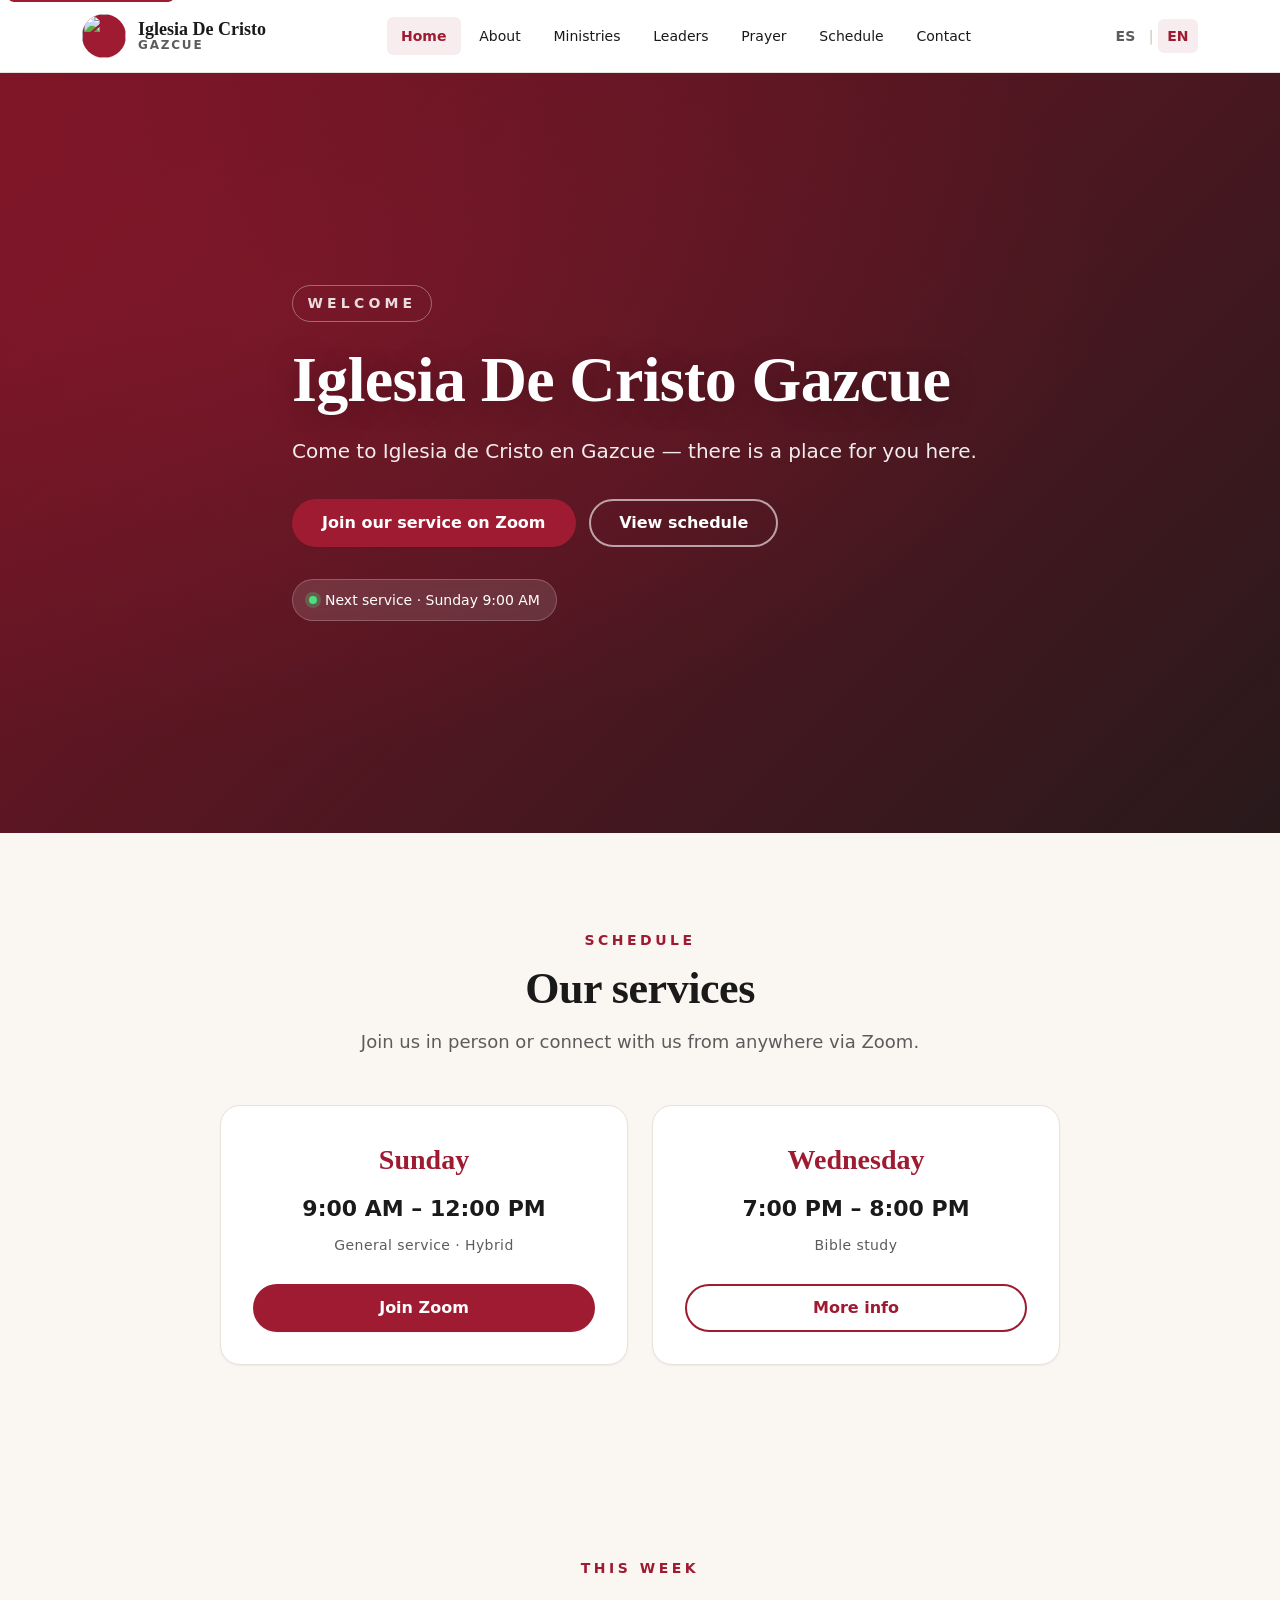
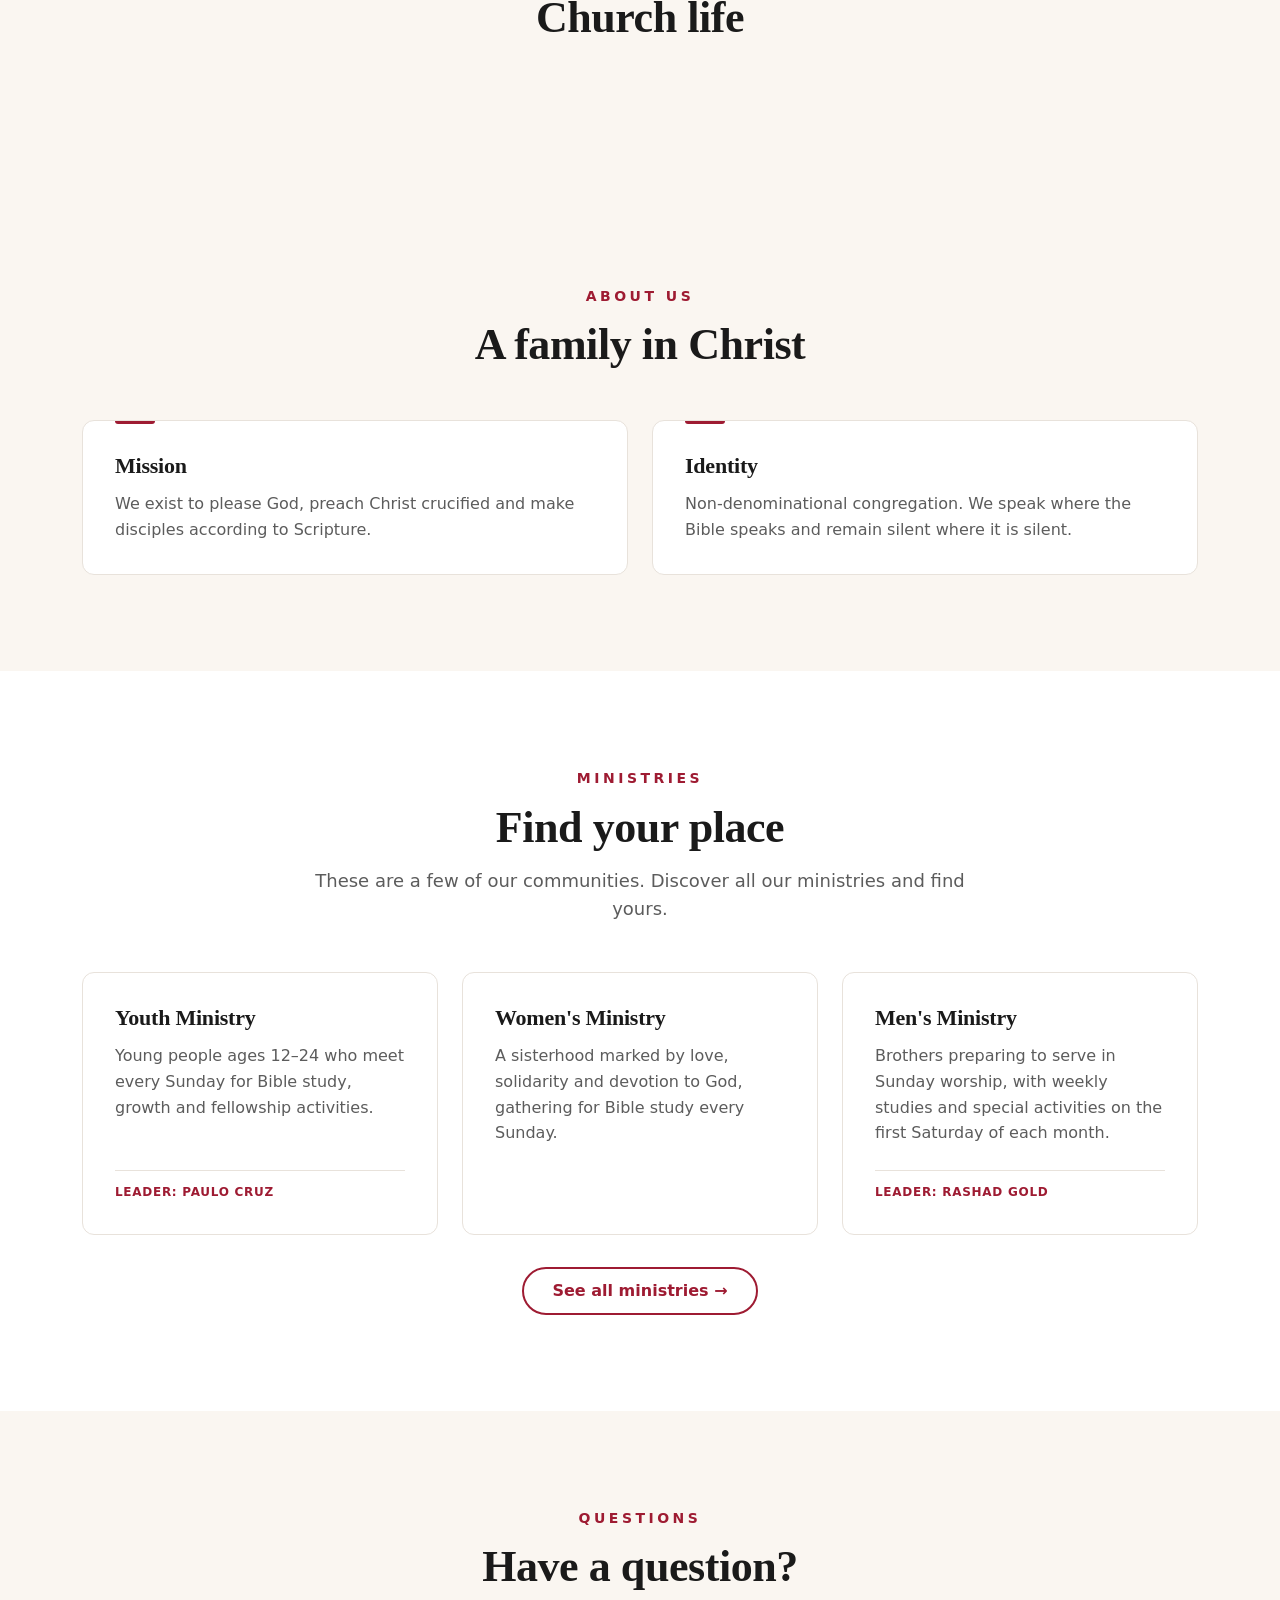
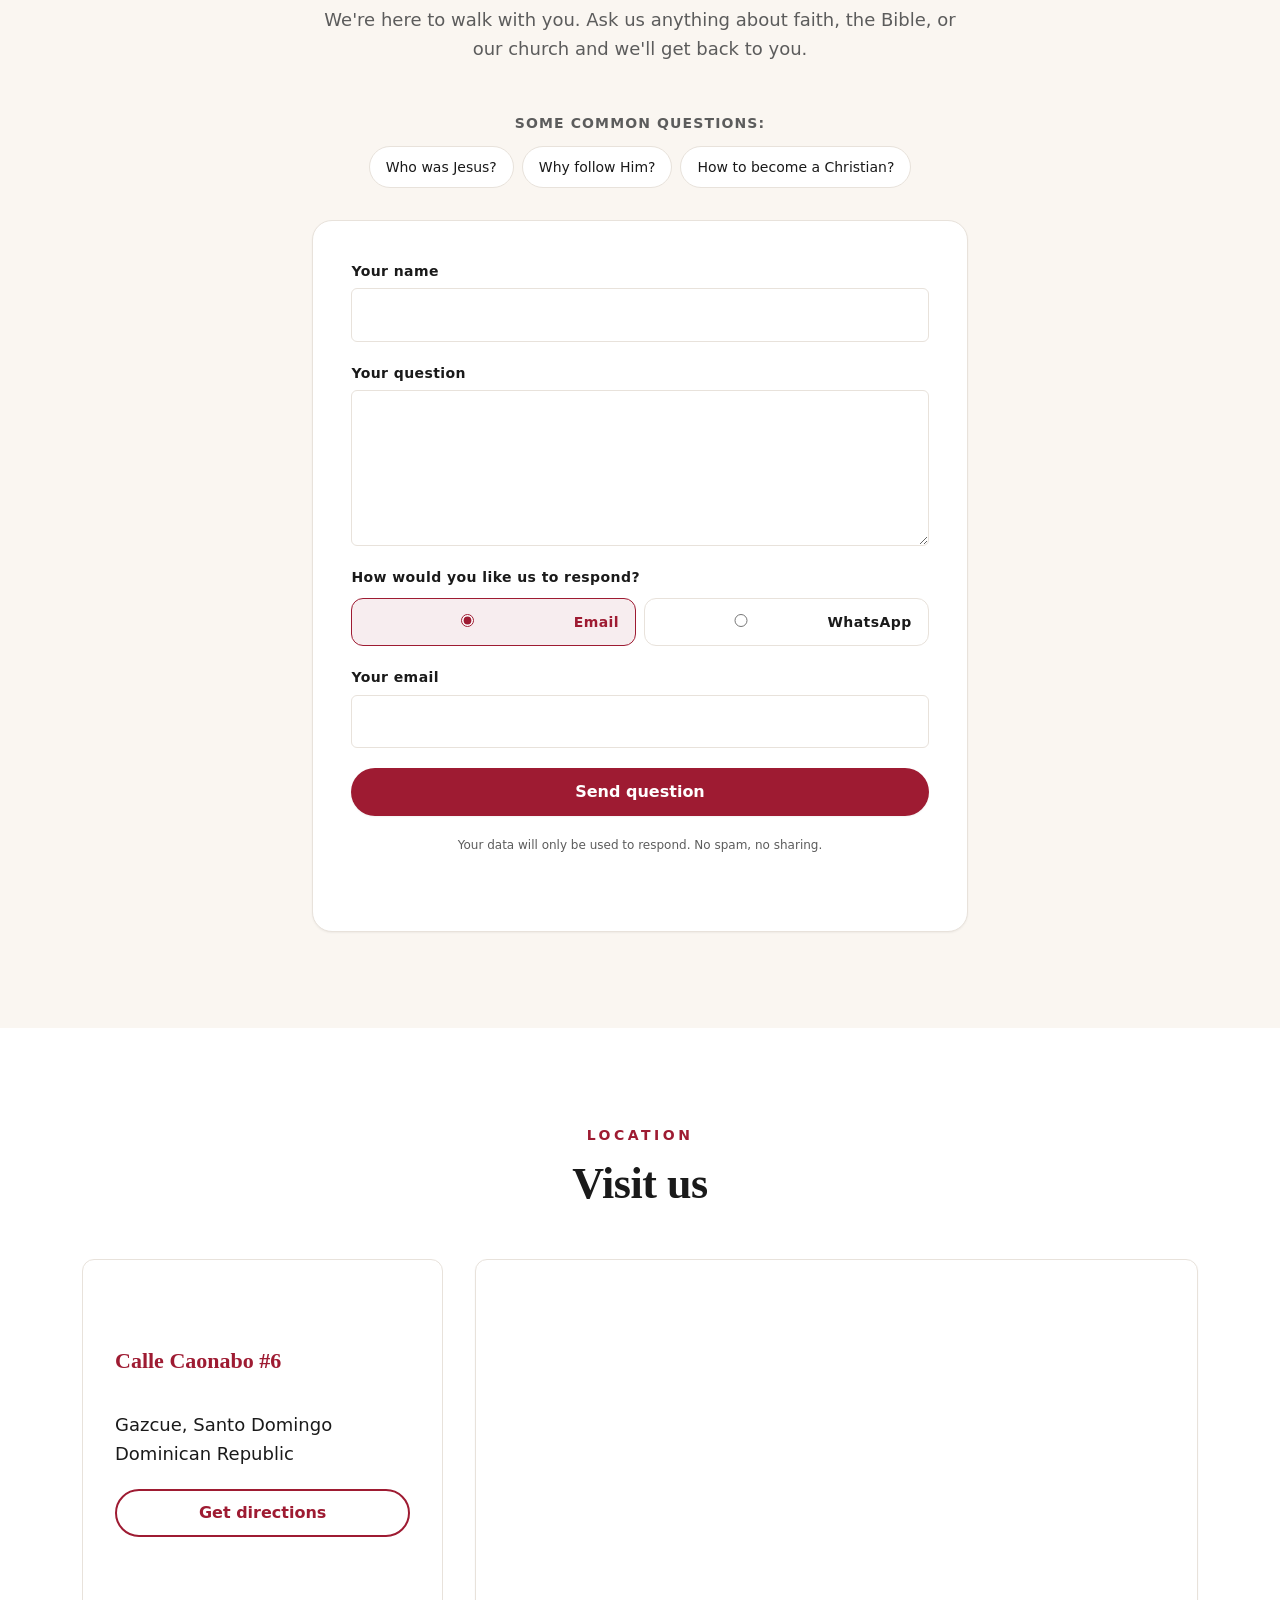
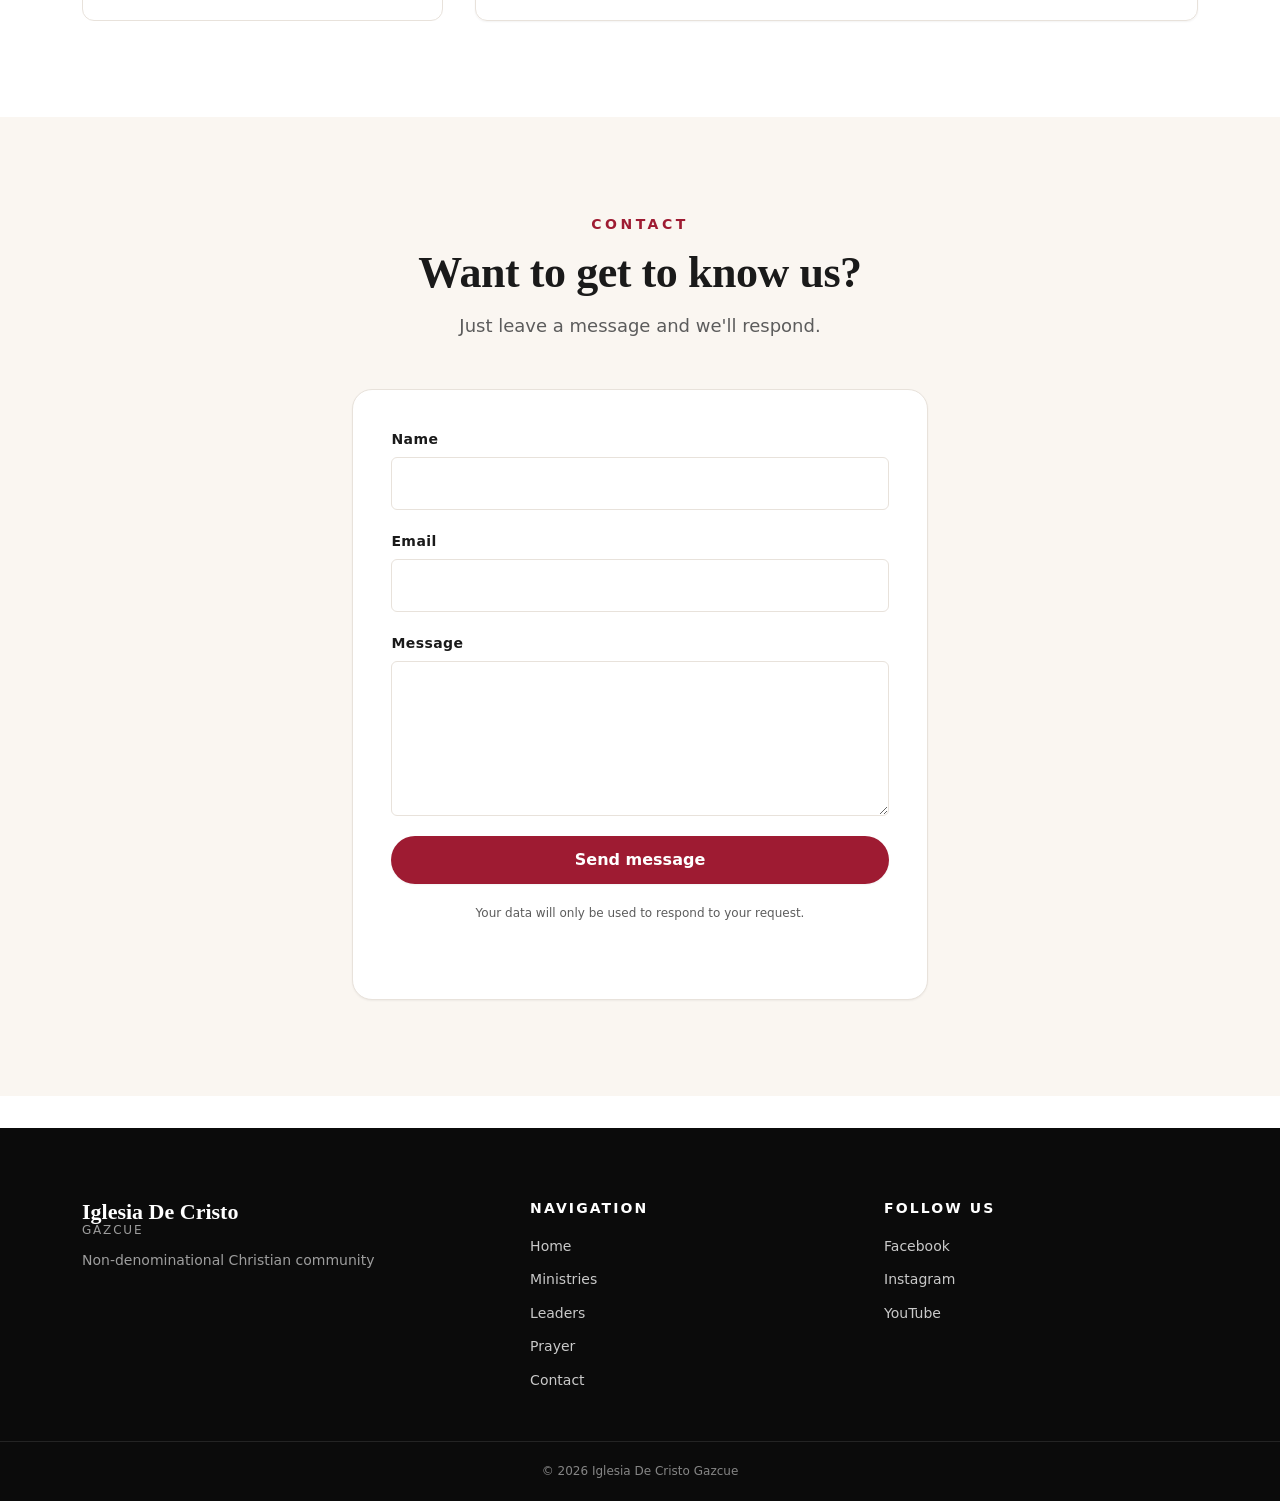
==== index.html @ 07d1193e "feat: integra Netlify CMS como panel administrativo para anuncios, cumpleaños, oración y lectura sem" ====
<!DOCTYPE html>
<html lang="es">
<head>
  <meta charset="UTF-8">
  <meta name="viewport" content="width=device-width, initial-scale=1.0">
  <meta name="description" content="Iglesia De Cristo Gazcue — comunidad cristiana no denominacional en Santo Domingo. Cultos presenciales y por Zoom.">
  <meta name="theme-color" content="#9E1B32">
  <meta name="referrer" content="strict-origin-when-cross-origin">
  <meta http-equiv="Content-Security-Policy" content="default-src 'self'; script-src 'self' https://identity.netlify.com; style-src 'self' https://fonts.googleapis.com; font-src 'self' https://fonts.gstatic.com; img-src 'self' data: https://www.gravatar.com; frame-src https://www.google.com; connect-src 'self' https://api.github.com https://identity.netlify.com; form-action 'self' mailto:; base-uri 'self'; object-src 'none'; upgrade-insecure-requests">
  <meta name="robots" content="noindex, nofollow">

  <meta property="og:title" content="Iglesia De Cristo Gazcue">
  <meta property="og:description" content="Comunidad cristiana no denominacional en Gazcue, Santo Domingo, República Dominicana.">
  <meta property="og:type" content="website">
  <meta property="og:locale" content="es_DO">

  <title>Iglesia De Cristo Gazcue</title>

  <link rel="preconnect" href="https://fonts.googleapis.com">
  <link rel="preconnect" href="https://fonts.gstatic.com" crossorigin>
  <link rel="stylesheet" href="https://fonts.googleapis.com/css2?family=Inter:wght@400;500;600;700&family=Playfair+Display:wght@600;700&display=swap">

  <link rel="stylesheet" href="assets/css/styles.css">
</head>
<body>
  <a class="skip-link" href="#main" data-i18n="a11y.skip">Saltar al contenido</a>

  <header class="site-header" id="site-header">
    <div class="container header-inner">
      <a href="#inicio" class="brand" aria-label="Iglesia De Cristo Gazcue — Inicio">
        <img src="assets/img/logo.png" alt="" class="brand-logo" id="brand-logo">
        <span class="brand-text">
          <span class="brand-line">Iglesia De Cristo</span>
          <span class="brand-sub">Gazcue</span>
        </span>
      </a>

      <nav class="site-nav" id="site-nav" aria-label="Navegación principal">
        <ul class="nav-list">
          <li><a href="#inicio" data-i18n="nav.home">Inicio</a></li>
          <li><a href="#nosotros" data-i18n="nav.about">Nosotros</a></li>
          <li><a href="ministerios.html" data-i18n="nav.ministries">Ministerios</a></li>
          <li><a href="lideres.html" data-i18n="nav.leaders">Líderes</a></li>
          <li><a href="oracion.html" data-i18n="nav.prayer">Oración</a></li>
          <li><a href="#horarios" data-i18n="nav.schedule">Horarios</a></li>
          <li><a href="#contacto" data-i18n="nav.contact">Contacto</a></li>
        </ul>
      </nav>

      <div class="header-actions">
        <div class="lang-toggle" role="group" aria-label="Idioma">
          <button type="button" class="lang-btn is-active" data-lang="es" aria-pressed="true">ES</button>
          <span class="lang-sep" aria-hidden="true">|</span>
          <button type="button" class="lang-btn" data-lang="en" aria-pressed="false">EN</button>
        </div>
        <button class="nav-toggle" id="nav-toggle" aria-controls="site-nav" aria-expanded="false" aria-label="Abrir menú">
          <span></span><span></span><span></span>
        </button>
      </div>
    </div>
  </header>

  <main id="main">
    <section class="hero" id="inicio">
      <div class="hero-bg" aria-hidden="true"></div>
      <div class="hero-overlay" aria-hidden="true"></div>
      <div class="container hero-content">
        <p class="hero-eyebrow" data-i18n="hero.eyebrow">Bienvenidos</p>
        <h1 class="hero-title" data-i18n="hero.title">Iglesia De Cristo Gazcue</h1>
        <p class="hero-subtitle" data-i18n="hero.subtitle">Ven a la Iglesia de Cristo en Gazcue, aquí hay un espacio para ti.</p>
        <div class="hero-cta">
          <a href="https://us02web.zoom.us/j/2586060812" class="btn btn-primary" target="_blank" rel="noopener noreferrer" data-i18n="hero.cta_zoom">Únete al culto por Zoom</a>
          <a href="#horarios" class="btn btn-ghost" data-i18n="hero.cta_schedule">Ver horarios</a>
        </div>
        <div class="hero-chip" data-i18n="hero.next">Próximo culto · Domingo 9:00 AM</div>
      </div>
    </section>

    <section class="section section-schedule" id="horarios">
      <div class="container">
        <header class="section-head">
          <p class="section-eyebrow" data-i18n="schedule.eyebrow">Horarios</p>
          <h2 class="section-title" data-i18n="schedule.title">Nuestros cultos</h2>
          <p class="section-lead" data-i18n="schedule.lead">Te esperamos presencial o conéctate con nosotros desde cualquier lugar por Zoom.</p>
        </header>
        <div class="schedule-grid">
          <article class="schedule-card">
            <p class="schedule-day" data-i18n="schedule.sunday.day">Domingo</p>
            <p class="schedule-time">9:00 AM – 12:00 PM</p>
            <p class="schedule-type" data-i18n="schedule.sunday.type">Culto general · Híbrido</p>
            <a class="btn btn-primary btn-block" href="https://us02web.zoom.us/j/2586060812" target="_blank" rel="noopener noreferrer" data-i18n="schedule.join_zoom">Entrar al Zoom</a>
          </article>
          <article class="schedule-card">
            <p class="schedule-day" data-i18n="schedule.wednesday.day">Miércoles</p>
            <p class="schedule-time">7:00 PM – 8:00 PM</p>
            <p class="schedule-type" data-i18n="schedule.wednesday.type">Estudio bíblico</p>
            <a class="btn btn-ghost btn-block" href="#contacto" data-i18n="schedule.more_info">Más información</a>
          </article>
        </div>
      </div>
    </section>

    <section class="section section-bulletin" id="boletin">
      <div class="container">
        <header class="section-head">
          <p class="section-eyebrow" data-i18n="bulletin.eyebrow">Esta semana</p>
          <h2 class="section-title" data-i18n="bulletin.title">Vida de la iglesia</h2>
        </header>
        <div class="bulletin-grid">
          <article class="bulletin-card bulletin-card-reading" id="bulletin-reading" hidden>
            <h3 class="bulletin-card-title" data-i18n="bulletin.reading">Lectura de la semana</h3>
            <div class="reading-card" id="reading-card"></div>
          </article>
          <article class="bulletin-card bulletin-card-announcements" id="bulletin-announcements" hidden>
            <h3 class="bulletin-card-title" data-i18n="bulletin.announcements">Próximos anuncios</h3>
            <div class="announcement-list" id="announcement-grid"></div>
          </article>
          <article class="bulletin-card bulletin-card-birthdays" id="bulletin-birthdays" hidden>
            <h3 class="bulletin-card-title" data-i18n="bulletin.birthdays">Cumpleaños del mes</h3>
            <ul class="birthday-list" id="birthday-list"></ul>
          </article>
        </div>
      </div>
    </section>

    <section class="section section-about" id="nosotros">
      <div class="container">
        <header class="section-head">
          <p class="section-eyebrow" data-i18n="about.eyebrow">Quiénes somos</p>
          <h2 class="section-title" data-i18n="about.title">Una familia en Cristo</h2>
        </header>
        <div class="about-grid about-grid-two">
          <article class="about-card">
            <h3 data-i18n="about.mission.title">Misión</h3>
            <p data-i18n="about.mission.text">Estamos para agradar a Dios, predicar a Cristo crucificado y hacer discípulos según las Escrituras.</p>
          </article>
          <article class="about-card">
            <h3 data-i18n="about.identity.title">Identidad</h3>
            <p data-i18n="about.identity.text">Congregación no denominacional. Hablamos donde la Biblia habla y callamos donde ella calla.</p>
          </article>
        </div>
      </div>
    </section>

    <section class="section section-ministries" id="ministerios">
      <div class="container">
        <header class="section-head">
          <p class="section-eyebrow" data-i18n="ministries.eyebrow">Ministerios</p>
          <h2 class="section-title" data-i18n="ministries.title">Encuentra tu lugar</h2>
          <p class="section-lead" data-i18n="ministries.summary_lead">Estos son algunos de nuestros espacios. Conoce todos los ministerios y encuentra el tuyo.</p>
        </header>
        <div class="ministry-grid">
          <article class="ministry-card">
            <h3 data-i18n="ministries.youth.title">Ministerio Juvenil</h3>
            <p data-i18n="ministries.youth.text">Jóvenes de 12 a 24 años que se reúnen los domingos para estudios y actividades de integración.</p>
            <span class="card-leader" data-i18n="ministries.youth.leader">Líder: Paulo Cruz</span>
          </article>
          <article class="ministry-card">
            <h3 data-i18n="ministries.ladies.title">Ministerio de Damas</h3>
            <p data-i18n="ministries.ladies.text">Hermandad caracterizada por el amor, la solidaridad y la devoción a Dios.</p>
          </article>
          <article class="ministry-card">
            <h3 data-i18n="ministries.men.title">Ministerio de Varones</h3>
            <p data-i18n="ministries.men.text">Los caballeros se preparan para servir en el culto dominical y participan en actividades mensuales.</p>
            <span class="card-leader" data-i18n="ministries.men.leader">Líder: Rashad Gold</span>
          </article>
        </div>
        <div class="ministries-cta">
          <a class="btn btn-ghost" href="ministerios.html" data-i18n="ministries.see_all">Ver todos los ministerios →</a>
        </div>
      </div>
    </section>

    <section class="section section-faq" id="preguntas">
      <div class="container faq-wrap">
        <header class="section-head">
          <p class="section-eyebrow" data-i18n="faq.eyebrow">Preguntas</p>
          <h2 class="section-title" data-i18n="faq.title">¿Tienes una pregunta?</h2>
          <p class="section-lead" data-i18n="faq.lead">Estamos aquí para acompañarte. Pregúntanos lo que quieras sobre la fe, la Biblia o nuestra iglesia y te responderemos.</p>
        </header>

        <div class="faq-examples" aria-label="Preguntas frecuentes">
          <p class="faq-examples-label" data-i18n="faq.examples_label">Algunas preguntas frecuentes:</p>
          <div class="faq-chips">
            <button type="button" class="faq-chip" data-question="¿Quién fue Jesús y por qué es importante?" data-i18n="faq.q1">¿Quién fue Jesús?</button>
            <button type="button" class="faq-chip" data-question="¿Por qué debería seguir a Jesús?" data-i18n="faq.q2">¿Por qué seguirlo?</button>
            <button type="button" class="faq-chip" data-question="¿Qué debo hacer para ser cristiano?" data-i18n="faq.q3">¿Cómo ser cristiano?</button>
          </div>
        </div>

        <form class="faq-form" id="faq-form" novalidate>
          <div class="hp" aria-hidden="true">
            <label for="q-website">No completar</label>
            <input type="text" id="q-website" name="website" tabindex="-1" autocomplete="off">
          </div>
          <div class="form-row">
            <label for="q-name" data-i18n="faq.name">Tu nombre</label>
            <input type="text" id="q-name" name="name" required maxlength="80" autocomplete="name">
          </div>

          <div class="form-row">
            <label for="q-question" data-i18n="faq.question">Tu pregunta</label>
            <textarea id="q-question" name="question" rows="5" maxlength="1000" required></textarea>
          </div>

          <fieldset class="form-row form-row-radio">
            <legend data-i18n="faq.contact_method">¿Cómo prefieres que te respondamos?</legend>
            <div class="radio-group">
              <label class="radio-label">
                <input type="radio" name="contactMethod" value="email" checked>
                <span data-i18n="faq.method_email">Correo electrónico</span>
              </label>
              <label class="radio-label">
                <input type="radio" name="contactMethod" value="whatsapp">
                <span data-i18n="faq.method_whatsapp">WhatsApp</span>
              </label>
            </div>
          </fieldset>

          <div class="form-row contact-field" data-method="email">
            <label for="q-email" data-i18n="faq.email">Tu correo electrónico</label>
            <input type="email" id="q-email" name="email" maxlength="120" autocomplete="email" required>
          </div>

          <div class="form-row contact-field" data-method="whatsapp" hidden>
            <label for="q-phone" data-i18n="faq.phone">Tu WhatsApp (con código de país)</label>
            <input type="tel" id="q-phone" name="phone" maxlength="20" autocomplete="tel" placeholder="+1 809 000 0000" pattern="^\+?[0-9 ()\-]{7,20}$">
          </div>

          <button type="submit" class="btn btn-primary btn-block" data-i18n="faq.send">Enviar pregunta</button>
          <p class="form-note" data-i18n="faq.note">Tus datos solo se usarán para responder tu pregunta. Sin spam, sin compartir.</p>
          <p class="form-status" id="faq-status" role="status" aria-live="polite"></p>
        </form>
      </div>
    </section>

    <section class="section section-location" id="ubicacion">
      <div class="container">
        <header class="section-head">
          <p class="section-eyebrow" data-i18n="location.eyebrow">Ubicación</p>
          <h2 class="section-title" data-i18n="location.title">Visítanos</h2>
        </header>
        <div class="location-grid">
          <div class="location-info">
            <p class="location-address">
              <strong>Calle Caonabo #6</strong><br>
              Gazcue, Santo Domingo<br>
              <span data-i18n="location.country">República Dominicana</span>
            </p>
            <a class="btn btn-ghost" href="https://maps.google.com/?q=Calle+Caonabo+6+Gazcue+Santo+Domingo" target="_blank" rel="noopener noreferrer" data-i18n="location.directions">Cómo llegar</a>
          </div>
          <div class="location-map">
            <iframe
              title="Mapa de Iglesia De Cristo Gazcue"
              src="https://www.google.com/maps?q=Calle+Caonabo+6+Gazcue+Santo+Domingo&output=embed"
              loading="lazy"
              referrerpolicy="no-referrer-when-downgrade"
              allowfullscreen></iframe>
          </div>
        </div>
      </div>
    </section>

    <section class="section section-contact" id="contacto">
      <div class="container contact-wrap">
        <header class="section-head">
          <p class="section-eyebrow" data-i18n="contact.eyebrow">Contacto</p>
          <h2 class="section-title" data-i18n="contact.title">¿Quieres conocernos?</h2>
          <p class="section-lead" data-i18n="contact.lead">Solo deja un mensaje y te responderemos.</p>
        </header>
        <form class="contact-form" id="contact-form" novalidate>
          <div class="hp" aria-hidden="true">
            <label for="c-website">No completar</label>
            <input type="text" id="c-website" name="website" tabindex="-1" autocomplete="off">
          </div>
          <div class="form-row">
            <label for="c-name" data-i18n="contact.name">Nombre</label>
            <input type="text" id="c-name" name="name" required maxlength="80" autocomplete="name">
          </div>
          <div class="form-row">
            <label for="c-email" data-i18n="contact.email">Correo electrónico</label>
            <input type="email" id="c-email" name="email" required maxlength="120" autocomplete="email">
          </div>
          <div class="form-row">
            <label for="c-message" data-i18n="contact.message">Mensaje</label>
            <textarea id="c-message" name="message" rows="5" maxlength="1000" required></textarea>
          </div>
          <button type="submit" class="btn btn-primary btn-block" data-i18n="contact.send">Enviar mensaje</button>
          <p class="form-note" data-i18n="contact.note">Tus datos se usarán solo para responder tu solicitud.</p>
          <p class="form-status" id="form-status" role="status" aria-live="polite"></p>
        </form>
      </div>
    </section>
  </main>

  <footer class="site-footer">
    <div class="container footer-inner">
      <div class="footer-brand">
        <span class="brand-text">
          <span class="brand-line">Iglesia De Cristo</span>
          <span class="brand-sub">Gazcue</span>
        </span>
        <p data-i18n="footer.tagline">Comunidad cristiana no denominacional</p>
      </div>
      <nav class="footer-nav" aria-label="Pie de página">
        <h4 data-i18n="footer.nav_title">Navegación</h4>
        <ul>
          <li><a href="index.html" data-i18n="nav.home">Inicio</a></li>
          <li><a href="ministerios.html" data-i18n="nav.ministries">Ministerios</a></li>
          <li><a href="lideres.html" data-i18n="nav.leaders">Líderes</a></li>
          <li><a href="oracion.html" data-i18n="nav.prayer">Oración</a></li>
          <li><a href="index.html#contacto" data-i18n="nav.contact">Contacto</a></li>
        </ul>
      </nav>
      <div class="footer-social">
        <h4 data-i18n="footer.social_title">Síguenos</h4>
        <ul class="social-list">
          <li><a href="https://www.facebook.com/idcgazcue/" target="_blank" rel="noopener noreferrer" aria-label="Facebook">Facebook</a></li>
          <li><a href="https://www.instagram.com/idcgazcue/" target="_blank" rel="noopener noreferrer" aria-label="Instagram">Instagram</a></li>
          <li><a href="https://www.youtube.com/@iglesiadecristogazcue7163" target="_blank" rel="noopener noreferrer" aria-label="YouTube">YouTube</a></li>
        </ul>
      </div>
    </div>
    <div class="footer-bottom">
      <div class="container">
        <p>© <span id="year">2026</span> Iglesia De Cristo Gazcue</p>
      </div>
    </div>
  </footer>

  <script src="assets/js/i18n.js" defer></script>
  <script src="assets/js/main.js" defer></script>
  <script src="assets/js/contenido.js" defer></script>
  <script src="https://identity.netlify.com/v1/netlify-identity-widget.js"></script>
  <script src="assets/js/identity-init.js" defer></script>
</body>
</html>
---- assets/css/styles.css ----
/* ============================================================
   Iglesia De Cristo Gazcue — Hoja de estilos principal
   Paleta: borgoña corporativo + blanco + crema + grises
   Fuentes: Playfair Display (titulares) + Inter (cuerpo)
   ============================================================ */

/* -------- 1. Variables y tokens de diseño -------- */
:root {
  --color-primary: #9E1B32;
  --color-primary-dark: #7A1426;
  --color-primary-soft: rgba(158, 27, 50, 0.08);

  --color-bg: #FFFFFF;
  --color-bg-alt: #FAF6F1;
  --color-surface: #FFFFFF;

  --color-text: #1A1A1A;
  --color-text-muted: #5C5C5C;
  --color-border: #E8E2DB;
  --color-border-strong: #C9BFB3;

  --color-black: #0B0B0B;
  --color-white: #FFFFFF;

  --font-serif: "Playfair Display", Georgia, "Times New Roman", serif;
  --font-sans: "Inter", system-ui, -apple-system, Segoe UI, Roboto, Helvetica, Arial, sans-serif;

  --fs-xxs: 0.75rem;
  --fs-xs: 0.875rem;
  --fs-sm: 1rem;
  --fs-md: 1.125rem;
  --fs-lg: 1.375rem;
  --fs-xl: 1.75rem;
  --fs-2xl: 2.25rem;
  --fs-3xl: 3rem;
  --fs-4xl: 3.75rem;

  --radius-sm: 6px;
  --radius-md: 12px;
  --radius-lg: 20px;
  --radius-pill: 999px;

  --shadow-sm: 0 1px 2px rgba(0,0,0,0.05);
  --shadow-md: 0 10px 30px rgba(0,0,0,0.08);
  --shadow-lg: 0 20px 60px rgba(0,0,0,0.12);

  --transition: 200ms ease;

  --container-max: 1180px;
  --header-height: 72px;
}

/* -------- 2. Reset y base -------- */
*,
*::before,
*::after { box-sizing: border-box; }

html {
  scroll-behavior: smooth;
  scroll-padding-top: var(--header-height);
  -webkit-text-size-adjust: 100%;
}

body {
  margin: 0;
  font-family: var(--font-sans);
  font-size: var(--fs-sm);
  line-height: 1.6;
  color: var(--color-text);
  background: var(--color-bg);
  -webkit-font-smoothing: antialiased;
  -moz-osx-font-smoothing: grayscale;
}

img, picture, video, iframe, svg {
  max-width: 100%;
  display: block;
}

a {
  color: var(--color-primary);
  text-decoration: none;
  transition: color var(--transition);
}
a:hover { color: var(--color-primary-dark); }

button {
  font: inherit;
  cursor: pointer;
  background: none;
  border: 0;
  color: inherit;
}

h1, h2, h3, h4 {
  font-family: var(--font-serif);
  font-weight: 700;
  line-height: 1.2;
  margin: 0 0 0.5em;
  letter-spacing: -0.01em;
}

p { margin: 0 0 1em; }

:focus-visible {
  outline: 3px solid var(--color-primary);
  outline-offset: 2px;
  border-radius: 4px;
}

/* Skip link accesible */
.skip-link {
  position: absolute;
  top: -40px;
  left: 8px;
  background: var(--color-primary);
  color: var(--color-white);
  padding: 8px 14px;
  z-index: 100;
  border-radius: var(--radius-sm);
  font-weight: 600;
}
.skip-link:focus { top: 8px; color: var(--color-white); }

/* -------- 3. Utilidades -------- */
.container {
  width: 100%;
  max-width: var(--container-max);
  margin-inline: auto;
  padding-inline: clamp(1rem, 4vw, 2rem);
}

.btn {
  display: inline-flex;
  align-items: center;
  justify-content: center;
  gap: 0.5rem;
  padding: 0.875rem 1.75rem;
  border-radius: var(--radius-pill);
  font-family: var(--font-sans);
  font-weight: 600;
  font-size: var(--fs-sm);
  text-align: center;
  line-height: 1;
  transition: transform var(--transition), background var(--transition), color var(--transition), box-shadow var(--transition);
  border: 2px solid transparent;
  white-space: nowrap;
}
.btn:hover { transform: translateY(-1px); }
.btn:active { transform: translateY(0); }

.btn-primary {
  background: var(--color-primary);
  color: var(--color-white);
  box-shadow: var(--shadow-sm);
}
.btn-primary:hover {
  background: var(--color-primary-dark);
  color: var(--color-white);
  box-shadow: var(--shadow-md);
}

.btn-ghost {
  background: transparent;
  color: var(--color-primary);
  border-color: var(--color-primary);
}
.btn-ghost:hover {
  background: var(--color-primary);
  color: var(--color-white);
}

.btn-block {
  display: flex;
  width: 100%;
}

/* -------- 4. Header y navegación -------- */
.site-header {
  position: sticky;
  top: 0;
  z-index: 50;
  background: rgba(255, 255, 255, 0.92);
  backdrop-filter: saturate(180%) blur(12px);
  -webkit-backdrop-filter: saturate(180%) blur(12px);
  border-bottom: 1px solid var(--color-border);
}

.header-inner {
  display: flex;
  align-items: center;
  justify-content: space-between;
  gap: 1.5rem;
  min-height: var(--header-height);
}

.brand {
  display: inline-flex;
  align-items: center;
  gap: 0.75rem;
  color: var(--color-text);
  font-weight: 700;
}
.brand:hover { color: var(--color-primary); }

.brand-logo {
  width: 44px;
  height: 44px;
  border-radius: 50%;
  object-fit: cover;
  background: var(--color-primary);
  box-shadow: var(--shadow-sm);
}
.brand-logo.is-missing {
  background: var(--color-primary);
  position: relative;
}

.brand-text {
  display: inline-flex;
  flex-direction: column;
  line-height: 1.1;
}
.brand-line {
  font-family: var(--font-serif);
  font-size: var(--fs-md);
  font-weight: 700;
}
.brand-sub {
  font-family: var(--font-sans);
  font-size: var(--fs-xxs);
  letter-spacing: 0.15em;
  text-transform: uppercase;
  color: var(--color-text-muted);
}

.site-nav .nav-list {
  display: flex;
  gap: 0.25rem;
  list-style: none;
  padding: 0;
  margin: 0;
}
.site-nav a {
  display: inline-block;
  padding: 0.5rem 0.9rem;
  border-radius: var(--radius-sm);
  color: var(--color-text);
  font-weight: 500;
  font-size: var(--fs-xs);
}
.site-nav a:hover,
.site-nav a.is-active {
  background: var(--color-primary-soft);
  color: var(--color-primary);
}
.site-nav a.is-active { font-weight: 600; }

.header-actions {
  display: flex;
  align-items: center;
  gap: 1rem;
}

.lang-toggle {
  display: inline-flex;
  align-items: center;
  gap: 0.25rem;
  font-size: var(--fs-xs);
  color: var(--color-text-muted);
}
.lang-btn {
  padding: 0.35rem 0.6rem;
  border-radius: var(--radius-sm);
  font-weight: 600;
  color: var(--color-text-muted);
  transition: color var(--transition), background var(--transition);
}
.lang-btn:hover { color: var(--color-primary); }
.lang-btn.is-active {
  color: var(--color-primary);
  background: var(--color-primary-soft);
}
.lang-sep { color: var(--color-border-strong); }

.nav-toggle {
  display: none;
  width: 40px;
  height: 40px;
  border-radius: var(--radius-sm);
  flex-direction: column;
  justify-content: center;
  align-items: center;
  gap: 5px;
}
.nav-toggle span {
  display: block;
  width: 22px;
  height: 2px;
  background: var(--color-text);
  border-radius: 2px;
  transition: transform var(--transition), opacity var(--transition);
}
.nav-toggle[aria-expanded="true"] span:nth-child(1) { transform: translateY(7px) rotate(45deg); }
.nav-toggle[aria-expanded="true"] span:nth-child(2) { opacity: 0; }
.nav-toggle[aria-expanded="true"] span:nth-child(3) { transform: translateY(-7px) rotate(-45deg); }

/* -------- 5. Hero -------- */
.hero {
  position: relative;
  isolation: isolate;
  min-height: clamp(520px, 85vh, 760px);
  display: flex;
  align-items: center;
  color: var(--color-white);
  overflow: hidden;
}

.hero-bg {
  position: absolute;
  inset: 0;
  z-index: -2;
  background-image:
    linear-gradient(135deg, rgba(122, 20, 38, 0.75), rgba(26, 26, 26, 0.85)),
    url("../img/hero-culto.jpg");
  background-size: cover;
  background-position: center;
  background-repeat: no-repeat;
  background-color: var(--color-primary-dark);
}

.hero-overlay {
  position: absolute;
  inset: 0;
  z-index: -1;
  background: radial-gradient(ellipse at 20% 30%, rgba(158, 27, 50, 0.35), transparent 60%);
}

.hero-content {
  max-width: 760px;
  padding-block: 5rem;
}

.hero-eyebrow {
  display: inline-block;
  font-family: var(--font-sans);
  font-size: var(--fs-xs);
  font-weight: 600;
  letter-spacing: 0.3em;
  text-transform: uppercase;
  color: rgba(255, 255, 255, 0.85);
  padding: 0.4rem 0.9rem;
  border: 1px solid rgba(255, 255, 255, 0.35);
  border-radius: var(--radius-pill);
  margin-bottom: 1.25rem;
}

.hero-title {
  font-size: clamp(2.25rem, 5vw + 1rem, 4rem);
  color: var(--color-white);
  margin-bottom: 1rem;
  text-shadow: 0 4px 30px rgba(0, 0, 0, 0.25);
}

.hero-subtitle {
  font-size: clamp(1.05rem, 1.2vw + 0.75rem, 1.25rem);
  max-width: 58ch;
  color: rgba(255, 255, 255, 0.92);
  margin-bottom: 2rem;
}

.hero-cta {
  display: flex;
  flex-wrap: wrap;
  gap: 0.85rem;
  margin-bottom: 2rem;
}
.hero-cta .btn-ghost {
  color: var(--color-white);
  border-color: rgba(255, 255, 255, 0.6);
}
.hero-cta .btn-ghost:hover {
  background: var(--color-white);
  color: var(--color-primary);
  border-color: var(--color-white);
}

.hero-chip {
  display: inline-flex;
  align-items: center;
  gap: 0.5rem;
  padding: 0.55rem 1rem;
  background: rgba(255, 255, 255, 0.12);
  border: 1px solid rgba(255, 255, 255, 0.22);
  border-radius: var(--radius-pill);
  font-size: var(--fs-xs);
  font-weight: 500;
  color: var(--color-white);
  backdrop-filter: blur(8px);
  -webkit-backdrop-filter: blur(8px);
}
.hero-chip::before {
  content: "";
  width: 8px;
  height: 8px;
  border-radius: 50%;
  background: #4ade80;
  box-shadow: 0 0 0 4px rgba(74, 222, 128, 0.25);
  animation: pulse 2s ease-in-out infinite;
}

@keyframes pulse {
  0%, 100% { box-shadow: 0 0 0 4px rgba(74, 222, 128, 0.25); }
  50% { box-shadow: 0 0 0 8px rgba(74, 222, 128, 0.05); }
}

/* -------- 6. Secciones base -------- */
.section {
  padding-block: clamp(3.5rem, 8vw, 6rem);
}
.section:nth-of-type(even) {
  background: var(--color-bg-alt);
}

.section-head {
  max-width: 720px;
  margin-inline: auto;
  margin-bottom: clamp(2rem, 4vw, 3rem);
  text-align: center;
}

.section-eyebrow {
  font-size: var(--fs-xs);
  font-weight: 600;
  letter-spacing: 0.25em;
  text-transform: uppercase;
  color: var(--color-primary);
  margin-bottom: 0.75rem;
}

.section-title {
  font-size: clamp(1.75rem, 3vw + 1rem, 2.75rem);
  color: var(--color-text);
  margin-bottom: 0.75rem;
}

.section-lead {
  font-size: var(--fs-md);
  color: var(--color-text-muted);
  max-width: 60ch;
  margin-inline: auto;
}

/* -------- 7. Footer -------- */
.site-footer {
  background: var(--color-black);
  color: rgba(255, 255, 255, 0.78);
  padding-top: clamp(3rem, 6vw, 4.5rem);
  margin-top: 2rem;
}

.footer-inner {
  display: grid;
  gap: 2.5rem;
  grid-template-columns: 1.3fr 1fr 1fr;
  padding-bottom: 3rem;
}

.footer-brand .brand-text { color: var(--color-white); }
.footer-brand .brand-line { font-size: var(--fs-lg); }
.footer-brand .brand-sub { color: rgba(255, 255, 255, 0.6); }
.footer-brand p {
  margin-top: 0.75rem;
  font-size: var(--fs-xs);
  color: rgba(255, 255, 255, 0.6);
  max-width: 34ch;
}

.site-footer h4 {
  font-family: var(--font-sans);
  font-size: var(--fs-xs);
  font-weight: 600;
  letter-spacing: 0.15em;
  text-transform: uppercase;
  color: var(--color-white);
  margin-bottom: 1rem;
}

.site-footer ul {
  list-style: none;
  padding: 0;
  margin: 0;
  display: flex;
  flex-direction: column;
  gap: 0.5rem;
}

.site-footer a {
  color: rgba(255, 255, 255, 0.78);
  font-size: var(--fs-xs);
}
.site-footer a:hover { color: var(--color-white); }

.footer-bottom {
  border-top: 1px solid rgba(255, 255, 255, 0.1);
  padding-block: 1.25rem;
}
.footer-bottom p {
  margin: 0;
  font-size: var(--fs-xxs);
  color: rgba(255, 255, 255, 0.5);
  text-align: center;
}

/* -------- 9. Sección: Horarios -------- */
.schedule-grid {
  display: grid;
  gap: 1.5rem;
  grid-template-columns: repeat(auto-fit, minmax(280px, 1fr));
  max-width: 840px;
  margin-inline: auto;
}

.schedule-card {
  background: var(--color-surface);
  border: 1px solid var(--color-border);
  border-radius: var(--radius-lg);
  padding: 2rem;
  text-align: center;
  box-shadow: var(--shadow-sm);
  display: flex;
  flex-direction: column;
  gap: 0.5rem;
  transition: transform var(--transition), box-shadow var(--transition), border-color var(--transition);
}
.schedule-card:hover {
  transform: translateY(-4px);
  box-shadow: var(--shadow-md);
  border-color: rgba(158, 27, 50, 0.3);
}

.schedule-day {
  font-family: var(--font-serif);
  font-size: var(--fs-xl);
  font-weight: 700;
  color: var(--color-primary);
  margin: 0;
}
.schedule-time {
  font-size: var(--fs-lg);
  font-weight: 600;
  color: var(--color-text);
  margin: 0;
}
.schedule-type {
  color: var(--color-text-muted);
  margin: 0 0 1.25rem;
  font-size: var(--fs-xs);
  letter-spacing: 0.03em;
}

/* -------- 10. Sección: Nosotros -------- */
.about-grid {
  display: grid;
  gap: 1.5rem;
  grid-template-columns: repeat(auto-fit, minmax(260px, 1fr));
}

.about-card {
  background: var(--color-surface);
  border: 1px solid var(--color-border);
  border-radius: var(--radius-md);
  padding: 2rem;
  position: relative;
  transition: transform var(--transition), box-shadow var(--transition);
}
.about-card::before {
  content: "";
  position: absolute;
  top: 0;
  left: 2rem;
  width: 40px;
  height: 3px;
  background: var(--color-primary);
  border-radius: 0 0 3px 3px;
}
.about-card:hover {
  transform: translateY(-2px);
  box-shadow: var(--shadow-md);
}
.about-card h3 {
  font-size: var(--fs-lg);
  margin-bottom: 0.75rem;
  color: var(--color-text);
}
.about-card p {
  color: var(--color-text-muted);
  margin: 0;
  font-size: var(--fs-sm);
}
.about-card em {
  font-style: normal;
  color: var(--color-primary);
  font-size: var(--fs-xs);
  font-weight: 600;
}

/* -------- 11. Sección: Ministerios -------- */
.ministry-grid {
  display: grid;
  gap: 1.5rem;
  grid-template-columns: repeat(auto-fit, minmax(260px, 1fr));
}

.ministry-card {
  display: flex;
  flex-direction: column;
  gap: 0.75rem;
  background: var(--color-surface);
  border: 1px solid var(--color-border);
  border-radius: var(--radius-md);
  padding: 2rem;
  color: var(--color-text);
  position: relative;
  overflow: hidden;
  transition: transform var(--transition), box-shadow var(--transition), border-color var(--transition);
}
.ministry-card::after {
  content: "";
  position: absolute;
  left: 0;
  top: 0;
  bottom: 0;
  width: 4px;
  background: var(--color-primary);
  transform: scaleY(0);
  transform-origin: bottom;
  transition: transform var(--transition);
}
.ministry-card:not(.ministry-card-placeholder):hover {
  transform: translateY(-4px);
  box-shadow: var(--shadow-md);
  border-color: rgba(158, 27, 50, 0.3);
  color: var(--color-text);
}
.ministry-card:not(.ministry-card-placeholder):hover::after {
  transform: scaleY(1);
}

.ministry-card h3 {
  font-size: var(--fs-lg);
  margin-bottom: 0;
}
.ministry-card p {
  color: var(--color-text-muted);
  margin: 0;
  font-size: var(--fs-sm);
  flex: 1;
}

.card-link {
  margin-top: 0.5rem;
  color: var(--color-primary);
  font-weight: 600;
  font-size: var(--fs-xs);
  letter-spacing: 0.05em;
  display: inline-block;
  transition: transform var(--transition);
}
.ministry-card:hover .card-link { transform: translateX(4px); }

.card-leader {
  margin-top: 0.75rem;
  padding-top: 0.75rem;
  border-top: 1px solid var(--color-border);
  font-size: var(--fs-xxs);
  font-weight: 600;
  letter-spacing: 0.06em;
  text-transform: uppercase;
  color: var(--color-primary);
}

.ministry-card-feature {
  background: linear-gradient(135deg, var(--color-primary) 0%, var(--color-primary-dark) 100%);
  border-color: transparent;
  color: var(--color-white);
}
.ministry-card-feature h3 { color: var(--color-white); }
.ministry-card-feature p { color: rgba(255, 255, 255, 0.9); }

.ministry-card-placeholder {
  background: transparent;
  border-style: dashed;
  border-color: var(--color-border-strong);
  color: var(--color-text-muted);
}
.ministry-card-placeholder h3 { color: var(--color-text-muted); }

/* -------- 12. Sección: Contenido (videos) -------- */
.content-cta {
  display: flex;
  justify-content: center;
}

/* -------- 13. Sección: Líderes -------- */
.leader-grid {
  display: grid;
  gap: 2rem;
  grid-template-columns: repeat(auto-fit, minmax(220px, 1fr));
  max-width: 960px;
  margin-inline: auto;
}

.leader-card {
  text-align: center;
  padding: 1rem;
}

.leader-photo {
  width: 160px;
  height: 160px;
  border-radius: 50%;
  margin: 0 auto 1rem;
  background: var(--color-border);
  border: 4px solid var(--color-surface);
  box-shadow: var(--shadow-sm);
  position: relative;
  overflow: hidden;
  object-fit: cover;
  display: block;
}
.placeholder-photo {
  background:
    radial-gradient(circle at 50% 40%, rgba(255,255,255,0.3), transparent 60%),
    linear-gradient(135deg, var(--color-primary), var(--color-primary-dark));
}
.placeholder-photo::after {
  content: "";
  position: absolute;
  inset: 0;
  background: url("data:image/svg+xml;utf8,<svg xmlns='http://www.w3.org/2000/svg' viewBox='0 0 24 24' fill='%23ffffff' opacity='0.7'><path d='M12 12c2.7 0 5-2.3 5-5s-2.3-5-5-5-5 2.3-5 5 2.3 5 5 5zm0 2c-3.3 0-10 1.7-10 5v3h20v-3c0-3.3-6.7-5-10-5z'/></svg>") center/55% no-repeat;
}

.leader-card h3 {
  font-size: var(--fs-md);
  margin-bottom: 0.25rem;
}
.leader-card p { margin: 0; }
.leader-role {
  color: var(--color-primary);
  font-size: var(--fs-xxs);
  letter-spacing: 0.12em;
  text-transform: uppercase;
  font-weight: 700;
}
.leader-area {
  color: var(--color-text-muted);
  font-size: var(--fs-xs);
  margin-top: 0.25rem !important;
  line-height: 1.4;
}

/* -------- 14. Sección: Ubicación -------- */
.location-grid {
  display: grid;
  gap: 2rem;
  grid-template-columns: minmax(260px, 1fr) 2fr;
  align-items: stretch;
}

.location-info {
  background: var(--color-surface);
  border: 1px solid var(--color-border);
  border-radius: var(--radius-md);
  padding: 2rem;
  display: flex;
  flex-direction: column;
  justify-content: center;
  gap: 1.25rem;
}

.location-address {
  font-size: var(--fs-md);
  line-height: 1.6;
  margin: 0;
}
.location-address strong {
  display: block;
  font-family: var(--font-serif);
  font-size: var(--fs-lg);
  color: var(--color-primary);
  margin-bottom: 0.25rem;
}

.location-map {
  border-radius: var(--radius-md);
  overflow: hidden;
  border: 1px solid var(--color-border);
  min-height: 360px;
  box-shadow: var(--shadow-sm);
}
.location-map iframe {
  width: 100%;
  height: 100%;
  min-height: 360px;
  border: 0;
  display: block;
}

/* -------- 15. Sección: Contacto (formulario) -------- */
.contact-wrap { max-width: 640px; }

.contact-form {
  display: flex;
  flex-direction: column;
  gap: 1.25rem;
  background: var(--color-surface);
  border: 1px solid var(--color-border);
  border-radius: var(--radius-lg);
  padding: clamp(1.5rem, 3vw, 2.5rem);
  box-shadow: var(--shadow-sm);
}

.form-row {
  display: flex;
  flex-direction: column;
  gap: 0.4rem;
}

.form-row label {
  font-size: var(--fs-xs);
  font-weight: 600;
  color: var(--color-text);
  letter-spacing: 0.03em;
  display: inline-flex;
  align-items: baseline;
  gap: 0.4rem;
}

.label-optional {
  font-weight: 400;
  color: var(--color-text-muted);
  text-transform: none;
  letter-spacing: 0;
  font-size: var(--fs-xxs);
}

.form-row input,
.form-row select,
.form-row textarea {
  font: inherit;
  font-size: var(--fs-sm);
  padding: 0.8rem 1rem;
  border: 1px solid var(--color-border);
  border-radius: var(--radius-sm);
  background: var(--color-bg);
  color: var(--color-text);
  width: 100%;
  transition: border-color var(--transition), box-shadow var(--transition), background var(--transition);
}

.form-row textarea {
  resize: vertical;
  min-height: 120px;
}

.form-row input:focus,
.form-row select:focus,
.form-row textarea:focus {
  outline: none;
  border-color: var(--color-primary);
  box-shadow: 0 0 0 3px var(--color-primary-soft);
}

.form-row input[aria-invalid="true"],
.form-row select[aria-invalid="true"],
.form-row textarea[aria-invalid="true"] {
  border-color: var(--color-primary);
  background: rgba(158, 27, 50, 0.04);
}

.form-note {
  font-size: var(--fs-xxs);
  color: var(--color-text-muted);
  margin: 0;
  text-align: center;
}

.form-status {
  margin: 0;
  font-size: var(--fs-xs);
  text-align: center;
  min-height: 1.2em;
}
.form-status.is-success { color: #16a34a; }
.form-status.is-error { color: var(--color-primary); }

/* -------- 16. Sección: Preguntas frecuentes (FAQ form) -------- */
.faq-wrap {
  max-width: 720px;
}

.faq-examples {
  margin-bottom: 2rem;
  text-align: center;
}

.faq-examples-label {
  font-size: var(--fs-xs);
  font-weight: 600;
  color: var(--color-text-muted);
  letter-spacing: 0.08em;
  text-transform: uppercase;
  margin-bottom: 0.75rem;
}

.faq-chips {
  display: flex;
  flex-wrap: wrap;
  justify-content: center;
  gap: 0.5rem;
}

.faq-chip {
  padding: 0.55rem 1rem;
  border-radius: var(--radius-pill);
  background: var(--color-surface);
  border: 1px solid var(--color-border);
  color: var(--color-text);
  font-size: var(--fs-xs);
  font-weight: 500;
  transition: background var(--transition), color var(--transition), border-color var(--transition), transform var(--transition);
}
.faq-chip:hover {
  background: var(--color-primary-soft);
  border-color: var(--color-primary);
  color: var(--color-primary);
}
.faq-chip:active { transform: scale(0.97); }

.faq-form {
  display: flex;
  flex-direction: column;
  gap: 1.25rem;
  background: var(--color-surface);
  border: 1px solid var(--color-border);
  border-radius: var(--radius-lg);
  padding: clamp(1.5rem, 3vw, 2.5rem);
  box-shadow: var(--shadow-sm);
}

.form-row-radio {
  border: 0;
  padding: 0;
  margin: 0;
}
.form-row-radio legend {
  font-size: var(--fs-xs);
  font-weight: 600;
  color: var(--color-text);
  letter-spacing: 0.03em;
  margin-bottom: 0.6rem;
  padding: 0;
}

.radio-group {
  display: flex;
  flex-wrap: wrap;
  gap: 0.5rem;
}

.radio-label {
  display: inline-flex;
  align-items: center;
  gap: 0.5rem;
  flex: 1 1 160px;
  padding: 0.75rem 1rem;
  border: 1px solid var(--color-border);
  border-radius: var(--radius-md);
  background: var(--color-bg);
  cursor: pointer;
  font-size: var(--fs-sm);
  transition: border-color var(--transition), background var(--transition), color var(--transition);
}
.radio-label:hover { border-color: var(--color-primary); }
.radio-label input { accent-color: var(--color-primary); margin: 0; }
.radio-label:has(input:checked) {
  border-color: var(--color-primary);
  background: var(--color-primary-soft);
  color: var(--color-primary);
  font-weight: 600;
}

.contact-field[hidden] { display: none; }

/* Honeypot anti-spam: fuera de viewport, oculto a usuarios reales */
.hp {
  position: absolute !important;
  left: -10000px !important;
  top: auto !important;
  width: 1px !important;
  height: 1px !important;
  overflow: hidden !important;
}

/* -------- 17. Sección: Lectura de la semana -------- */
.section-reading { background: var(--color-bg-alt); }

.reading-card {
  max-width: 760px;
  margin-inline: auto;
  text-align: center;
  padding: clamp(1rem, 2vw, 1.5rem);
}

.reading-verse {
  font-family: var(--font-serif);
  font-size: 1.5rem;
  line-height: 1.5;
  margin: 0 0 1rem;
  color: var(--color-text);
  font-weight: 600;
  quotes: "\201C" "\201D" "\2018" "\2019";
}
.reading-verse::before { content: open-quote; color: var(--color-primary); margin-right: 0.1em; }
.reading-verse::after { content: close-quote; color: var(--color-primary); margin-left: 0.1em; }

.reading-reference {
  font-family: var(--font-sans);
  color: var(--color-primary);
  font-weight: 600;
  letter-spacing: 0.06em;
  margin: 0 0 1.5rem;
  text-transform: uppercase;
  font-size: var(--fs-xs);
}

.reading-reflection {
  font-family: var(--font-sans);
  font-size: var(--fs-md);
  color: var(--color-text-muted);
  max-width: 680px;
  margin: 0 auto;
  line-height: 1.7;
}

.reading-loading,
.reading-error {
  text-align: center;
  color: var(--color-text-muted);
  font-size: var(--fs-sm);
  margin: 0;
}

/* -------- 18. Sección: Anuncios y eventos -------- */
.section-announcements { background: var(--color-bg); }

.announcement-grid {
  display: grid;
  gap: 1.5rem;
  grid-template-columns: 1fr;
}
@media (min-width: 600px) {
  .announcement-grid { grid-template-columns: repeat(2, 1fr); }
}
@media (min-width: 960px) {
  .announcement-grid { grid-template-columns: repeat(3, 1fr); }
}

.ann-card {
  display: flex;
  flex-direction: column;
  gap: 0.75rem;
  background: var(--color-surface);
  border: 1px solid var(--color-border);
  border-radius: var(--radius-md);
  padding: 1.5rem;
  transition: transform var(--transition), box-shadow var(--transition);
}
.ann-card:hover {
  transform: translateY(-4px);
  box-shadow: var(--shadow-md);
}

.ann-badge {
  align-self: flex-start;
  padding: 0.3rem 0.8rem;
  border-radius: var(--radius-pill);
  font-size: var(--fs-xxs);
  font-weight: 700;
  letter-spacing: 0.08em;
  text-transform: uppercase;
  color: var(--color-white);
}
.ann-badge-evento { background: #9E1B32; }
.ann-badge-semanal { background: #1B5E9E; }
.ann-badge-mensual { background: #1B7A3E; }

.ann-title {
  font-family: var(--font-serif);
  font-size: var(--fs-lg);
  font-weight: 700;
  margin: 0;
  color: var(--color-text);
}

.ann-date {
  display: block;
  font-size: var(--fs-xs);
  color: var(--color-text-muted);
  font-weight: 500;
}

.ann-desc {
  font-size: var(--fs-sm);
  color: var(--color-text-muted);
  margin: 0;
  flex: 1;
}

.ann-empty,
.ann-loading {
  grid-column: 1 / -1;
  text-align: center;
  color: var(--color-text-muted);
  font-size: var(--fs-sm);
  margin: 0;
}

/* -------- 19. Sección: Petición de oración -------- */
.section-prayer { background: var(--color-bg); }
.prayer-wrap { max-width: 640px; }

.prayer-form {
  display: flex;
  flex-direction: column;
  gap: 1.25rem;
  background: var(--color-surface);
  border: 1px solid var(--color-border);
  border-radius: var(--radius-lg);
  padding: clamp(1.5rem, 3vw, 2.5rem);
  box-shadow: var(--shadow-sm);
}

.checkbox-label {
  display: inline-flex;
  align-items: center;
  gap: 0.6rem;
  font-size: var(--fs-sm);
  color: var(--color-text);
  cursor: pointer;
  user-select: none;
}
.checkbox-label input[type="checkbox"] {
  accent-color: var(--color-primary);
  margin: 0;
  width: 18px;
  height: 18px;
}

.char-counter {
  margin: 0.35rem 0 0;
  font-size: var(--fs-xxs);
  color: var(--color-text-muted);
  text-align: right;
}

/* -------- 20. Encabezado de subpágina (sin hero) -------- */
.page-header {
  padding-block: clamp(4rem, 8vw, 6rem) clamp(2rem, 4vw, 3rem);
  text-align: center;
  background: var(--color-bg);
}
.page-header.bg-cream { background: var(--color-bg-alt); }

.page-header-inner {
  max-width: 720px;
  margin: 0 auto;
}

.page-eyebrow {
  font-size: var(--fs-xs);
  font-weight: 600;
  letter-spacing: 0.25em;
  text-transform: uppercase;
  color: var(--color-primary);
  margin: 0 0 0.75rem;
}

.page-title {
  font-family: var(--font-serif);
  font-size: clamp(2rem, 4vw + 0.5rem, 3rem);
  margin: 0 0 0.75rem;
  color: var(--color-text);
}

.page-subtitle {
  font-size: var(--fs-md);
  color: var(--color-text-muted);
  max-width: 60ch;
  margin: 0 auto;
  line-height: 1.6;
}

.page-verse {
  font-family: var(--font-serif);
  font-size: 1.15rem;
  font-style: italic;
  font-weight: 500;
  color: var(--color-text);
  margin: 1.5rem 0 0;
  line-height: 1.6;
}
.page-verse-ref {
  display: block;
  font-family: var(--font-sans);
  font-style: normal;
  font-size: var(--fs-xs);
  font-weight: 600;
  color: var(--color-primary);
  letter-spacing: 0.05em;
  text-transform: uppercase;
  margin-top: 0.75rem;
}

/* Cuerpo de subpágina */
.page-body {
  padding-block: clamp(2rem, 5vw, 4rem);
  background: var(--color-bg);
}
.page-body.bg-cream { background: var(--color-bg-alt); }
.page-body + .page-body { padding-top: 0; }

/* Necesidades de oración (oracion.html) */
.prayer-needs {
  max-width: 640px;
  margin: 0 auto;
  padding: clamp(1.5rem, 3vw, 2.5rem);
  background: var(--color-surface);
  border: 1px solid var(--color-border);
  border-radius: var(--radius-lg);
  box-shadow: var(--shadow-sm);
}
.prayer-needs h2 {
  font-family: var(--font-serif);
  font-size: var(--fs-xl);
  text-align: center;
  margin: 0 0 1.25rem;
}
.prayer-needs-list {
  list-style: none;
  padding: 0;
  margin: 0;
  display: flex;
  flex-direction: column;
  gap: 0.85rem;
}
.prayer-needs-list li {
  position: relative;
  padding-left: 1.75rem;
  color: var(--color-text);
  font-size: var(--fs-md);
  line-height: 1.55;
}
.prayer-needs-list li::before {
  content: "✛";
  position: absolute;
  left: 0;
  top: -0.05em;
  color: var(--color-primary);
  font-size: 1.25rem;
  font-weight: 700;
}
.prayer-needs-footnote {
  text-align: center;
  margin: 1.5rem 0 0;
  font-size: var(--fs-xs);
  color: var(--color-text-muted);
  font-style: italic;
}

/* CTA "Ver todos los ministerios" en index */
.ministries-cta {
  display: flex;
  justify-content: center;
  margin-top: 2rem;
}

/* -------- 21. Boletín "Esta semana" (driven por CMS) -------- */
.section-bulletin { background: var(--color-bg-alt); }

.bulletin-grid {
  display: grid;
  gap: 1.5rem;
  grid-template-columns: 1fr;
}
@media (min-width: 720px) {
  .bulletin-grid { grid-template-columns: repeat(2, 1fr); }
}
@media (min-width: 960px) {
  .bulletin-grid { grid-template-columns: repeat(3, 1fr); }
}

.bulletin-card {
  background: var(--color-surface);
  border: 1px solid var(--color-border);
  border-radius: var(--radius-md);
  padding: 1.5rem;
  display: flex;
  flex-direction: column;
  gap: 0.75rem;
}
.bulletin-card[hidden] { display: none; }

.bulletin-card-title {
  font-family: var(--font-serif);
  font-size: var(--fs-md);
  margin: 0;
  color: var(--color-primary);
  border-bottom: 1px solid var(--color-border);
  padding-bottom: 0.6rem;
}

/* Reading dentro del bulletin: tipografía más compacta */
.bulletin-card .reading-card { padding: 0; max-width: none; text-align: left; }
.bulletin-card .reading-verse { font-size: 1.05rem; margin: 0 0 0.5rem; }
.bulletin-card .reading-verse::before,
.bulletin-card .reading-verse::after { display: none; }
.bulletin-card .reading-reference { font-size: var(--fs-xxs); margin: 0 0 0.75rem; }
.bulletin-card .reading-reflection { font-size: var(--fs-sm); line-height: 1.6; }

/* Announcement-list dentro del bulletin: vertical compacto */
.announcement-list {
  display: flex;
  flex-direction: column;
  gap: 0.85rem;
}
.announcement-list .ann-card {
  padding: 0.85rem 1rem;
  border-radius: var(--radius-sm);
  background: var(--color-bg);
  border-color: var(--color-border);
  gap: 0.45rem;
}
.announcement-list .ann-title { font-size: var(--fs-sm); }
.announcement-list .ann-desc { font-size: var(--fs-xs); }
.announcement-list .ann-date { font-size: var(--fs-xxs); }

/* Lista de cumpleaños */
.birthday-list {
  list-style: none;
  padding: 0;
  margin: 0;
  display: flex;
  flex-direction: column;
  gap: 0.5rem;
}
.birthday-item {
  display: flex;
  align-items: baseline;
  gap: 0.8rem;
  font-size: var(--fs-sm);
  color: var(--color-text);
}
.birthday-day {
  display: inline-flex;
  align-items: center;
  justify-content: center;
  min-width: 2rem;
  height: 2rem;
  border-radius: 50%;
  background: var(--color-primary-soft);
  color: var(--color-primary);
  font-weight: 700;
  font-size: var(--fs-xs);
}
.birthday-name { flex: 1; }

/* -------- 8. Responsive (mobile-first ajustes) -------- */
@media (max-width: 960px) {
  .site-nav {
    position: fixed;
    inset: var(--header-height) 0 0 0;
    background: var(--color-white);
    transform: translateX(100%);
    transition: transform 300ms ease;
    padding: 2rem clamp(1rem, 4vw, 2rem);
    border-top: 1px solid var(--color-border);
    overflow-y: auto;
  }
  .site-nav.is-open { transform: translateX(0); }
  .site-nav .nav-list {
    flex-direction: column;
    gap: 0.25rem;
  }
  .site-nav a {
    display: block;
    padding: 0.9rem 1rem;
    font-size: var(--fs-md);
    border-radius: var(--radius-md);
  }
  .nav-toggle { display: inline-flex; }
}

@media (max-width: 720px) {
  :root { --header-height: 64px; }

  .brand-sub { display: none; }

  .footer-inner {
    grid-template-columns: 1fr;
    gap: 2rem;
  }

  .hero-cta { flex-direction: column; align-items: stretch; }
  .hero-cta .btn { width: 100%; }

  .location-grid { grid-template-columns: 1fr; }
  .location-map,
  .location-map iframe { min-height: 280px; }

  .tabs {
    justify-content: flex-start;
    flex-wrap: nowrap;
    overflow-x: auto;
    -webkit-overflow-scrolling: touch;
  }
  .tab { white-space: nowrap; flex-shrink: 0; }

  .about-card::before { left: 1.5rem; }
  .about-card,
  .ministry-card,
  .schedule-card { padding: 1.75rem; }
}

@media (prefers-reduced-motion: reduce) {
  *, *::before, *::after {
    animation-duration: 0.001ms !important;
    animation-iteration-count: 1 !important;
    transition-duration: 0.001ms !important;
    scroll-behavior: auto !important;
  }
}
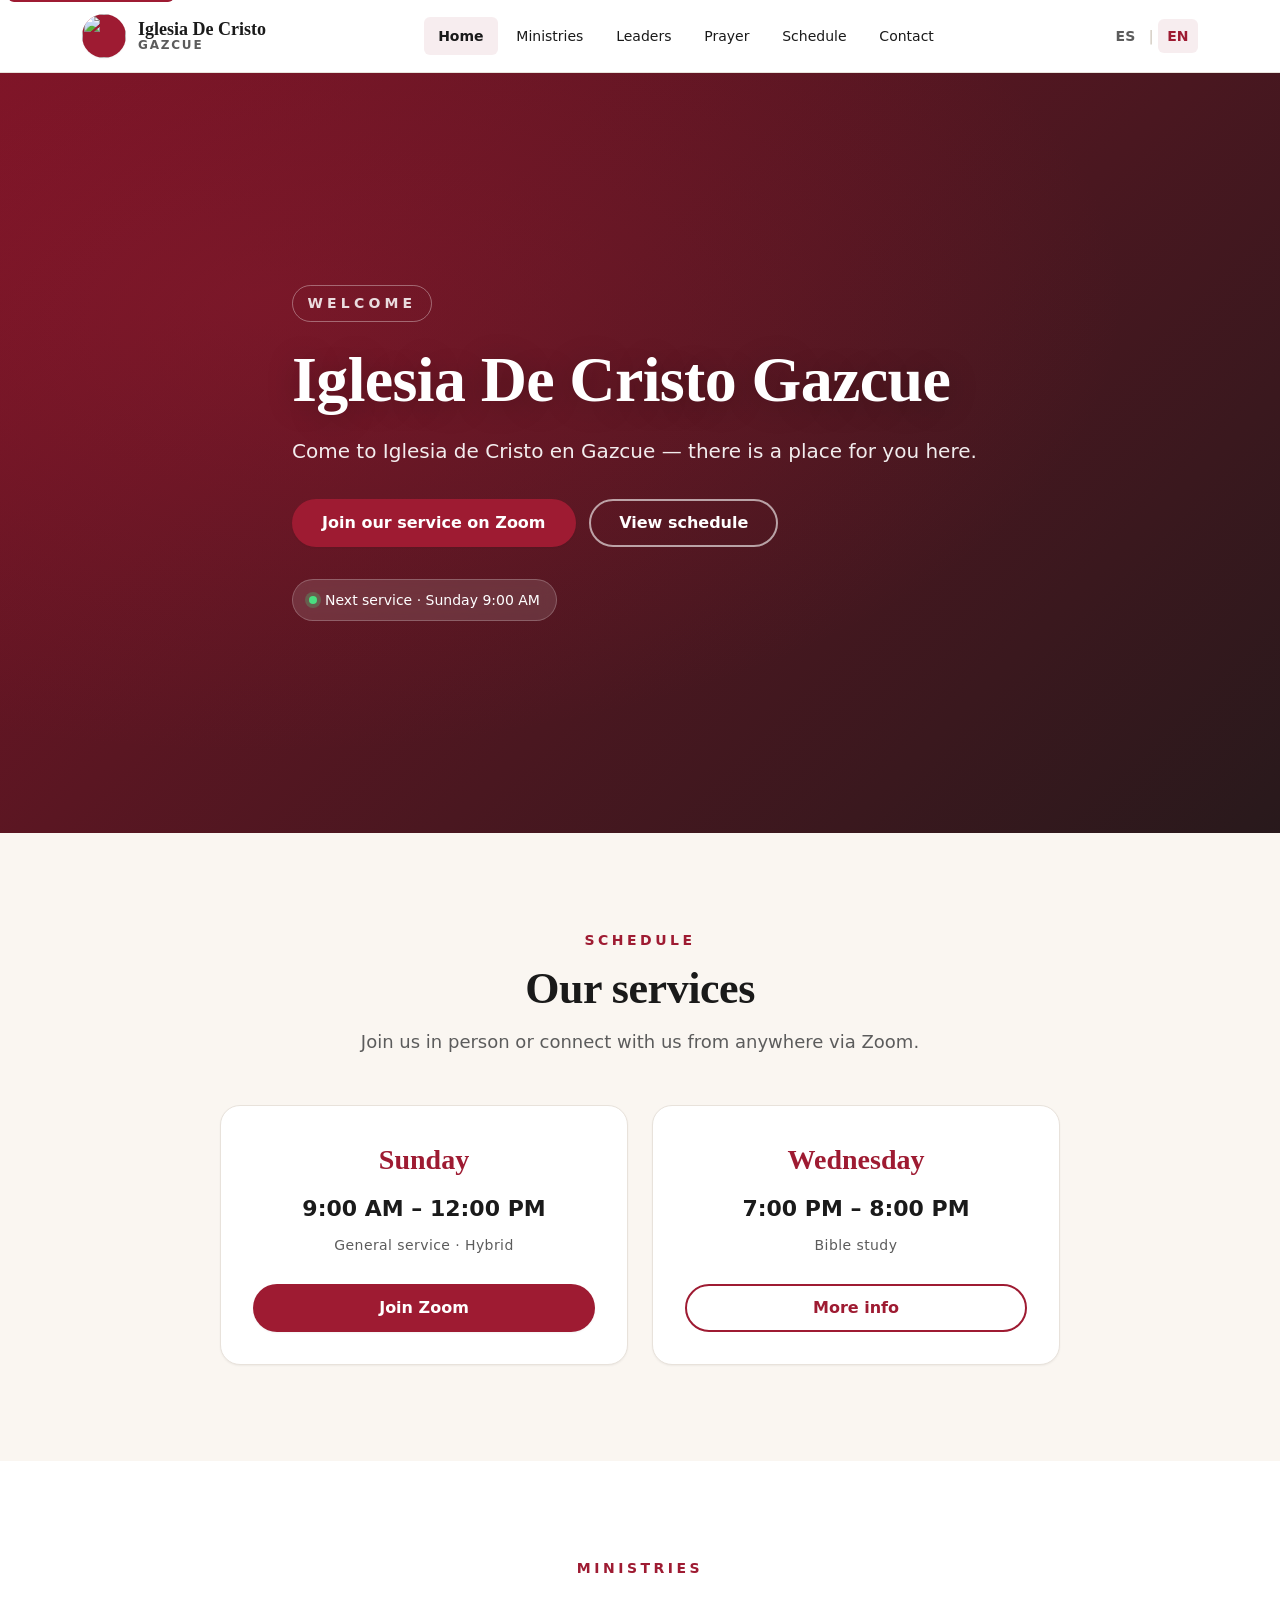
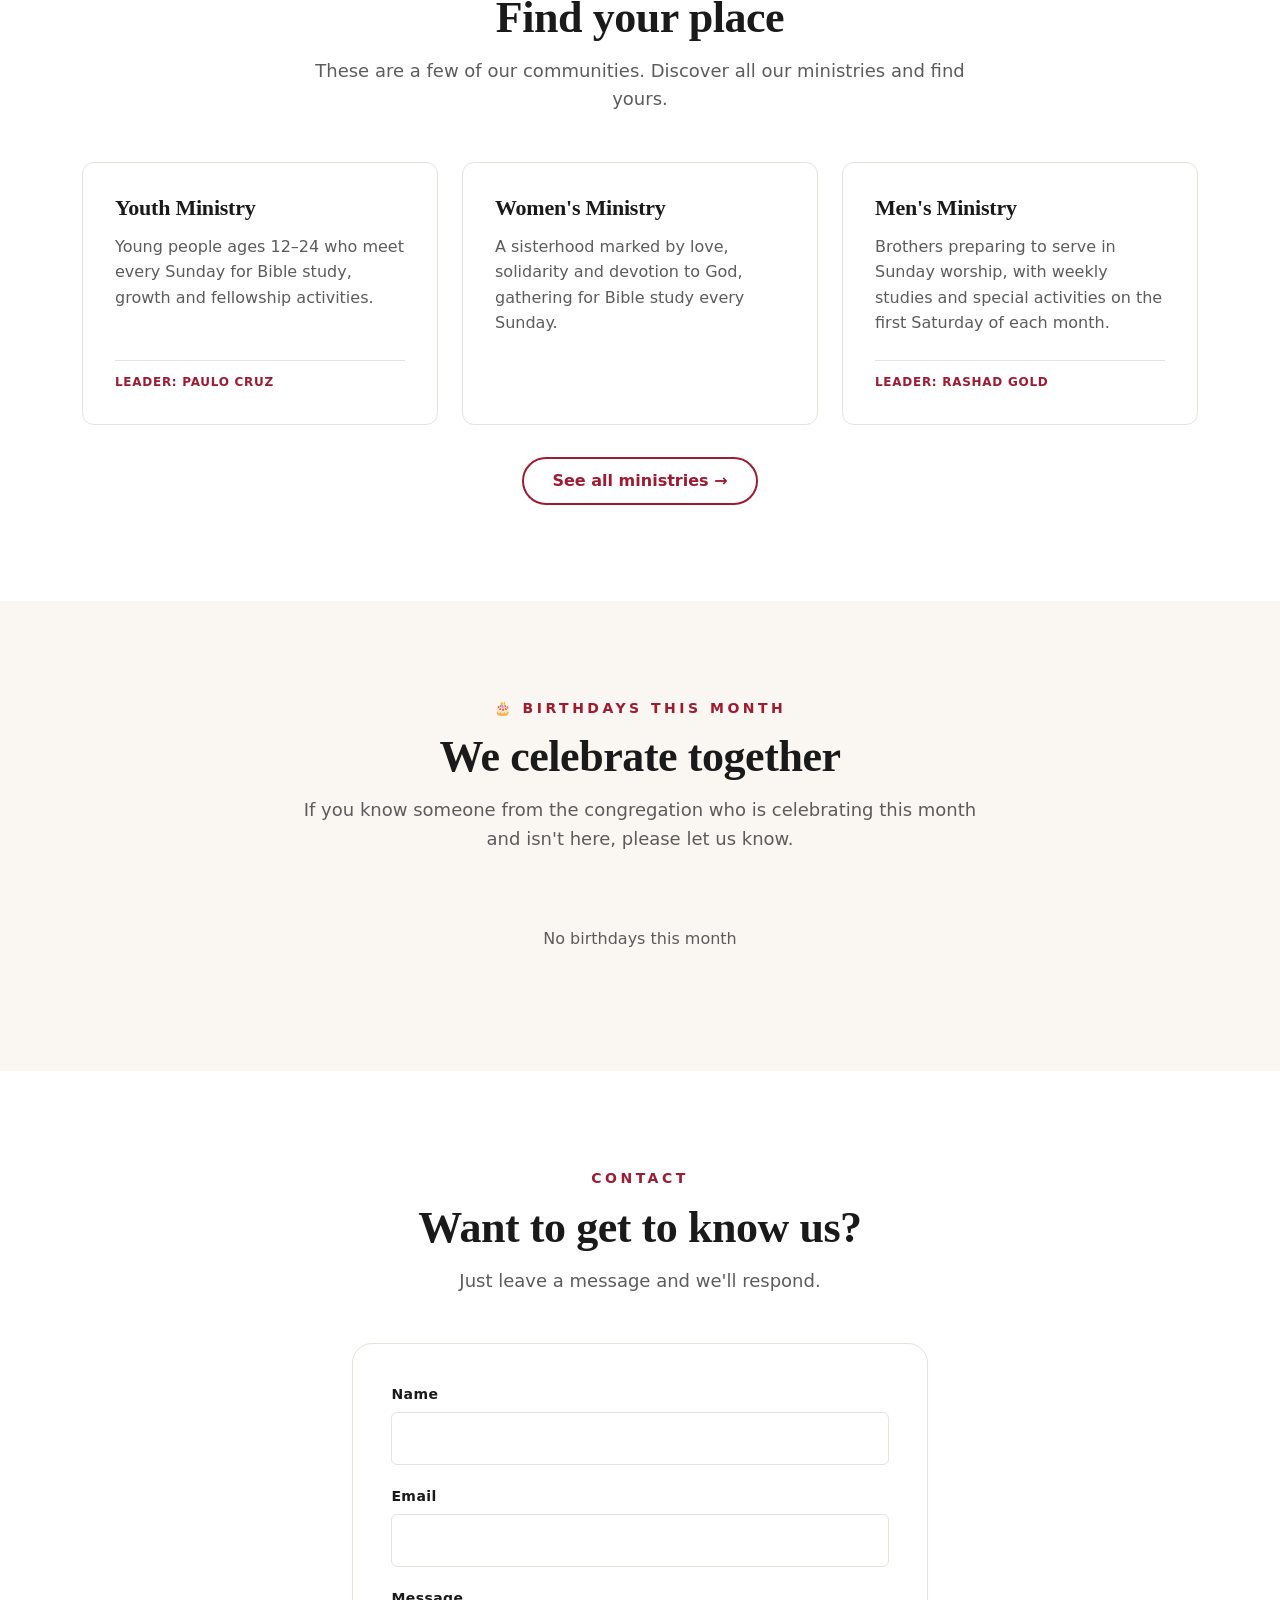
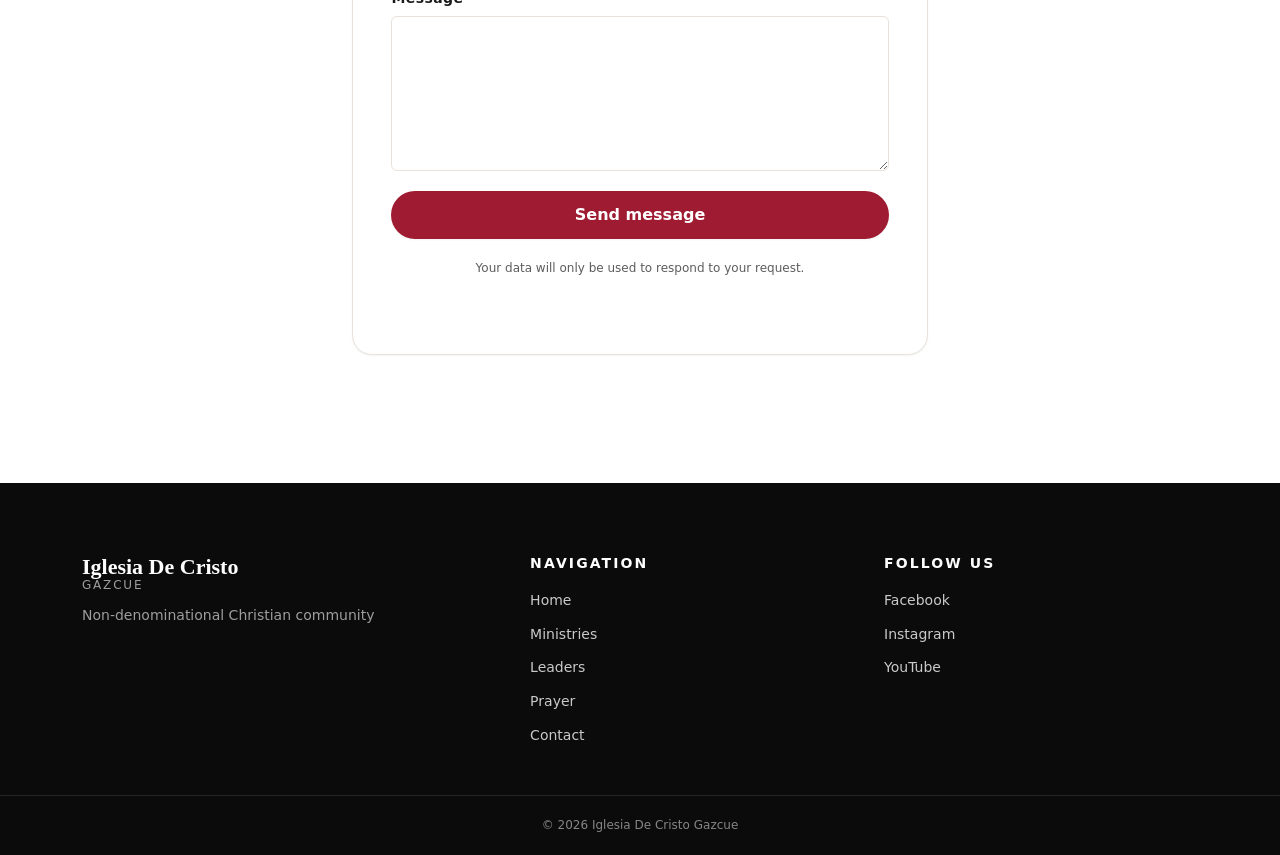
==== commit 96e16369: "feat: panel admin con Netlify CMS, secciones cumpleaños y oración, sitio dividido en múltiples págin" ====
--- a/index.html
+++ b/index.html
@@ -38,7 +38,6 @@
       <nav class="site-nav" id="site-nav" aria-label="Navegación principal">
         <ul class="nav-list">
           <li><a href="#inicio" data-i18n="nav.home">Inicio</a></li>
-          <li><a href="#nosotros" data-i18n="nav.about">Nosotros</a></li>
           <li><a href="ministerios.html" data-i18n="nav.ministries">Ministerios</a></li>
           <li><a href="lideres.html" data-i18n="nav.leaders">Líderes</a></li>
           <li><a href="oracion.html" data-i18n="nav.prayer">Oración</a></li>
@@ -100,48 +99,6 @@
       </div>
     </section>
 
-    <section class="section section-bulletin" id="boletin">
-      <div class="container">
-        <header class="section-head">
-          <p class="section-eyebrow" data-i18n="bulletin.eyebrow">Esta semana</p>
-          <h2 class="section-title" data-i18n="bulletin.title">Vida de la iglesia</h2>
-        </header>
-        <div class="bulletin-grid">
-          <article class="bulletin-card bulletin-card-reading" id="bulletin-reading" hidden>
-            <h3 class="bulletin-card-title" data-i18n="bulletin.reading">Lectura de la semana</h3>
-            <div class="reading-card" id="reading-card"></div>
-          </article>
-          <article class="bulletin-card bulletin-card-announcements" id="bulletin-announcements" hidden>
-            <h3 class="bulletin-card-title" data-i18n="bulletin.announcements">Próximos anuncios</h3>
-            <div class="announcement-list" id="announcement-grid"></div>
-          </article>
-          <article class="bulletin-card bulletin-card-birthdays" id="bulletin-birthdays" hidden>
-            <h3 class="bulletin-card-title" data-i18n="bulletin.birthdays">Cumpleaños del mes</h3>
-            <ul class="birthday-list" id="birthday-list"></ul>
-          </article>
-        </div>
-      </div>
-    </section>
-
-    <section class="section section-about" id="nosotros">
-      <div class="container">
-        <header class="section-head">
-          <p class="section-eyebrow" data-i18n="about.eyebrow">Quiénes somos</p>
-          <h2 class="section-title" data-i18n="about.title">Una familia en Cristo</h2>
-        </header>
-        <div class="about-grid about-grid-two">
-          <article class="about-card">
-            <h3 data-i18n="about.mission.title">Misión</h3>
-            <p data-i18n="about.mission.text">Estamos para agradar a Dios, predicar a Cristo crucificado y hacer discípulos según las Escrituras.</p>
-          </article>
-          <article class="about-card">
-            <h3 data-i18n="about.identity.title">Identidad</h3>
-            <p data-i18n="about.identity.text">Congregación no denominacional. Hablamos donde la Biblia habla y callamos donde ella calla.</p>
-          </article>
-        </div>
-      </div>
-    </section>
-
     <section class="section section-ministries" id="ministerios">
       <div class="container">
         <header class="section-head">
@@ -171,92 +128,15 @@
       </div>
     </section>
 
-    <section class="section section-faq" id="preguntas">
-      <div class="container faq-wrap">
-        <header class="section-head">
-          <p class="section-eyebrow" data-i18n="faq.eyebrow">Preguntas</p>
-          <h2 class="section-title" data-i18n="faq.title">¿Tienes una pregunta?</h2>
-          <p class="section-lead" data-i18n="faq.lead">Estamos aquí para acompañarte. Pregúntanos lo que quieras sobre la fe, la Biblia o nuestra iglesia y te responderemos.</p>
-        </header>
-
-        <div class="faq-examples" aria-label="Preguntas frecuentes">
-          <p class="faq-examples-label" data-i18n="faq.examples_label">Algunas preguntas frecuentes:</p>
-          <div class="faq-chips">
-            <button type="button" class="faq-chip" data-question="¿Quién fue Jesús y por qué es importante?" data-i18n="faq.q1">¿Quién fue Jesús?</button>
-            <button type="button" class="faq-chip" data-question="¿Por qué debería seguir a Jesús?" data-i18n="faq.q2">¿Por qué seguirlo?</button>
-            <button type="button" class="faq-chip" data-question="¿Qué debo hacer para ser cristiano?" data-i18n="faq.q3">¿Cómo ser cristiano?</button>
-          </div>
-        </div>
-
-        <form class="faq-form" id="faq-form" novalidate>
-          <div class="hp" aria-hidden="true">
-            <label for="q-website">No completar</label>
-            <input type="text" id="q-website" name="website" tabindex="-1" autocomplete="off">
-          </div>
-          <div class="form-row">
-            <label for="q-name" data-i18n="faq.name">Tu nombre</label>
-            <input type="text" id="q-name" name="name" required maxlength="80" autocomplete="name">
-          </div>
-
-          <div class="form-row">
-            <label for="q-question" data-i18n="faq.question">Tu pregunta</label>
-            <textarea id="q-question" name="question" rows="5" maxlength="1000" required></textarea>
-          </div>
-
-          <fieldset class="form-row form-row-radio">
-            <legend data-i18n="faq.contact_method">¿Cómo prefieres que te respondamos?</legend>
-            <div class="radio-group">
-              <label class="radio-label">
-                <input type="radio" name="contactMethod" value="email" checked>
-                <span data-i18n="faq.method_email">Correo electrónico</span>
-              </label>
-              <label class="radio-label">
-                <input type="radio" name="contactMethod" value="whatsapp">
-                <span data-i18n="faq.method_whatsapp">WhatsApp</span>
-              </label>
-            </div>
-          </fieldset>
-
-          <div class="form-row contact-field" data-method="email">
-            <label for="q-email" data-i18n="faq.email">Tu correo electrónico</label>
-            <input type="email" id="q-email" name="email" maxlength="120" autocomplete="email" required>
-          </div>
-
-          <div class="form-row contact-field" data-method="whatsapp" hidden>
-            <label for="q-phone" data-i18n="faq.phone">Tu WhatsApp (con código de país)</label>
-            <input type="tel" id="q-phone" name="phone" maxlength="20" autocomplete="tel" placeholder="+1 809 000 0000" pattern="^\+?[0-9 ()\-]{7,20}$">
-          </div>
-
-          <button type="submit" class="btn btn-primary btn-block" data-i18n="faq.send">Enviar pregunta</button>
-          <p class="form-note" data-i18n="faq.note">Tus datos solo se usarán para responder tu pregunta. Sin spam, sin compartir.</p>
-          <p class="form-status" id="faq-status" role="status" aria-live="polite"></p>
-        </form>
-      </div>
-    </section>
-
-    <section class="section section-location" id="ubicacion">
-      <div class="container">
-        <header class="section-head">
-          <p class="section-eyebrow" data-i18n="location.eyebrow">Ubicación</p>
-          <h2 class="section-title" data-i18n="location.title">Visítanos</h2>
-        </header>
-        <div class="location-grid">
-          <div class="location-info">
-            <p class="location-address">
-              <strong>Calle Caonabo #6</strong><br>
-              Gazcue, Santo Domingo<br>
-              <span data-i18n="location.country">República Dominicana</span>
-            </p>
-            <a class="btn btn-ghost" href="https://maps.google.com/?q=Calle+Caonabo+6+Gazcue+Santo+Domingo" target="_blank" rel="noopener noreferrer" data-i18n="location.directions">Cómo llegar</a>
-          </div>
-          <div class="location-map">
-            <iframe
-              title="Mapa de Iglesia De Cristo Gazcue"
-              src="https://www.google.com/maps?q=Calle+Caonabo+6+Gazcue+Santo+Domingo&output=embed"
-              loading="lazy"
-              referrerpolicy="no-referrer-when-downgrade"
-              allowfullscreen></iframe>
-          </div>
+    <section class="section section-birthdays">
+      <div class="container">
+        <header class="section-head">
+          <p class="section-eyebrow" data-i18n="cumpleanos.eyebrow">🎂 Cumpleaños del mes</p>
+          <h2 class="section-title" data-i18n="cumpleanos.title">Celebramos juntos</h2>
+          <p class="section-lead" data-i18n="cumpleanos.lead">Si conoces a alguien de la congregación que cumple este mes y no aparece aquí, avísanos.</p>
+        </header>
+        <div class="birthday-grid" id="seccion-cumpleanos">
+          <p class="empty-msg">Cargando…</p>
         </div>
       </div>
     </section>
--- a/assets/css/styles.css
+++ b/assets/css/styles.css
@@ -1238,6 +1238,7 @@
   padding: clamp(1.5rem, 3vw, 2.5rem);
   background: var(--color-surface);
   border: 1px solid var(--color-border);
+  border-left: 4px solid var(--color-primary);
   border-radius: var(--radius-lg);
   box-shadow: var(--shadow-sm);
 }
@@ -1284,6 +1285,78 @@
   display: flex;
   justify-content: center;
   margin-top: 2rem;
+}
+
+/* -------- 22. Sección Cumpleaños del mes (driven por CMS) -------- */
+.section-birthdays { background: var(--color-bg-alt); }
+
+.birthday-grid {
+  display: grid;
+  gap: 1.25rem;
+  grid-template-columns: repeat(auto-fill, minmax(200px, 1fr));
+  margin-top: 1rem;
+}
+
+.birthday-card {
+  display: flex;
+  flex-direction: column;
+  align-items: center;
+  gap: 0.5rem;
+  background: var(--color-surface);
+  border: 1px solid var(--color-border);
+  border-radius: var(--radius-md);
+  padding: 1.5rem 1rem;
+  text-align: center;
+  transition: transform var(--transition), box-shadow var(--transition);
+}
+.birthday-card:hover {
+  transform: translateY(-2px);
+  box-shadow: var(--shadow-md);
+}
+
+.birthday-photo {
+  width: 96px;
+  height: 96px;
+  border-radius: 50%;
+  object-fit: cover;
+  border: 3px solid var(--color-bg-alt);
+  box-shadow: var(--shadow-sm);
+}
+
+.birthday-icon {
+  width: 96px;
+  height: 96px;
+  display: flex;
+  align-items: center;
+  justify-content: center;
+  background: var(--color-primary-soft);
+  border-radius: 50%;
+  font-size: 2.5rem;
+  line-height: 1;
+}
+
+.birthday-name {
+  margin: 0;
+  font-family: var(--font-serif);
+  font-size: var(--fs-md);
+  font-weight: 700;
+  color: var(--color-text);
+}
+
+.birthday-date {
+  margin: 0;
+  color: var(--color-primary);
+  font-size: var(--fs-sm);
+  font-weight: 500;
+}
+
+.empty-msg {
+  grid-column: 1 / -1;
+  text-align: center;
+  color: var(--color-text-muted);
+  font-size: var(--fs-sm);
+  margin: 0;
+  padding: 1.5rem 0;
 }
 
 /* -------- 21. Boletín "Esta semana" (driven por CMS) -------- */
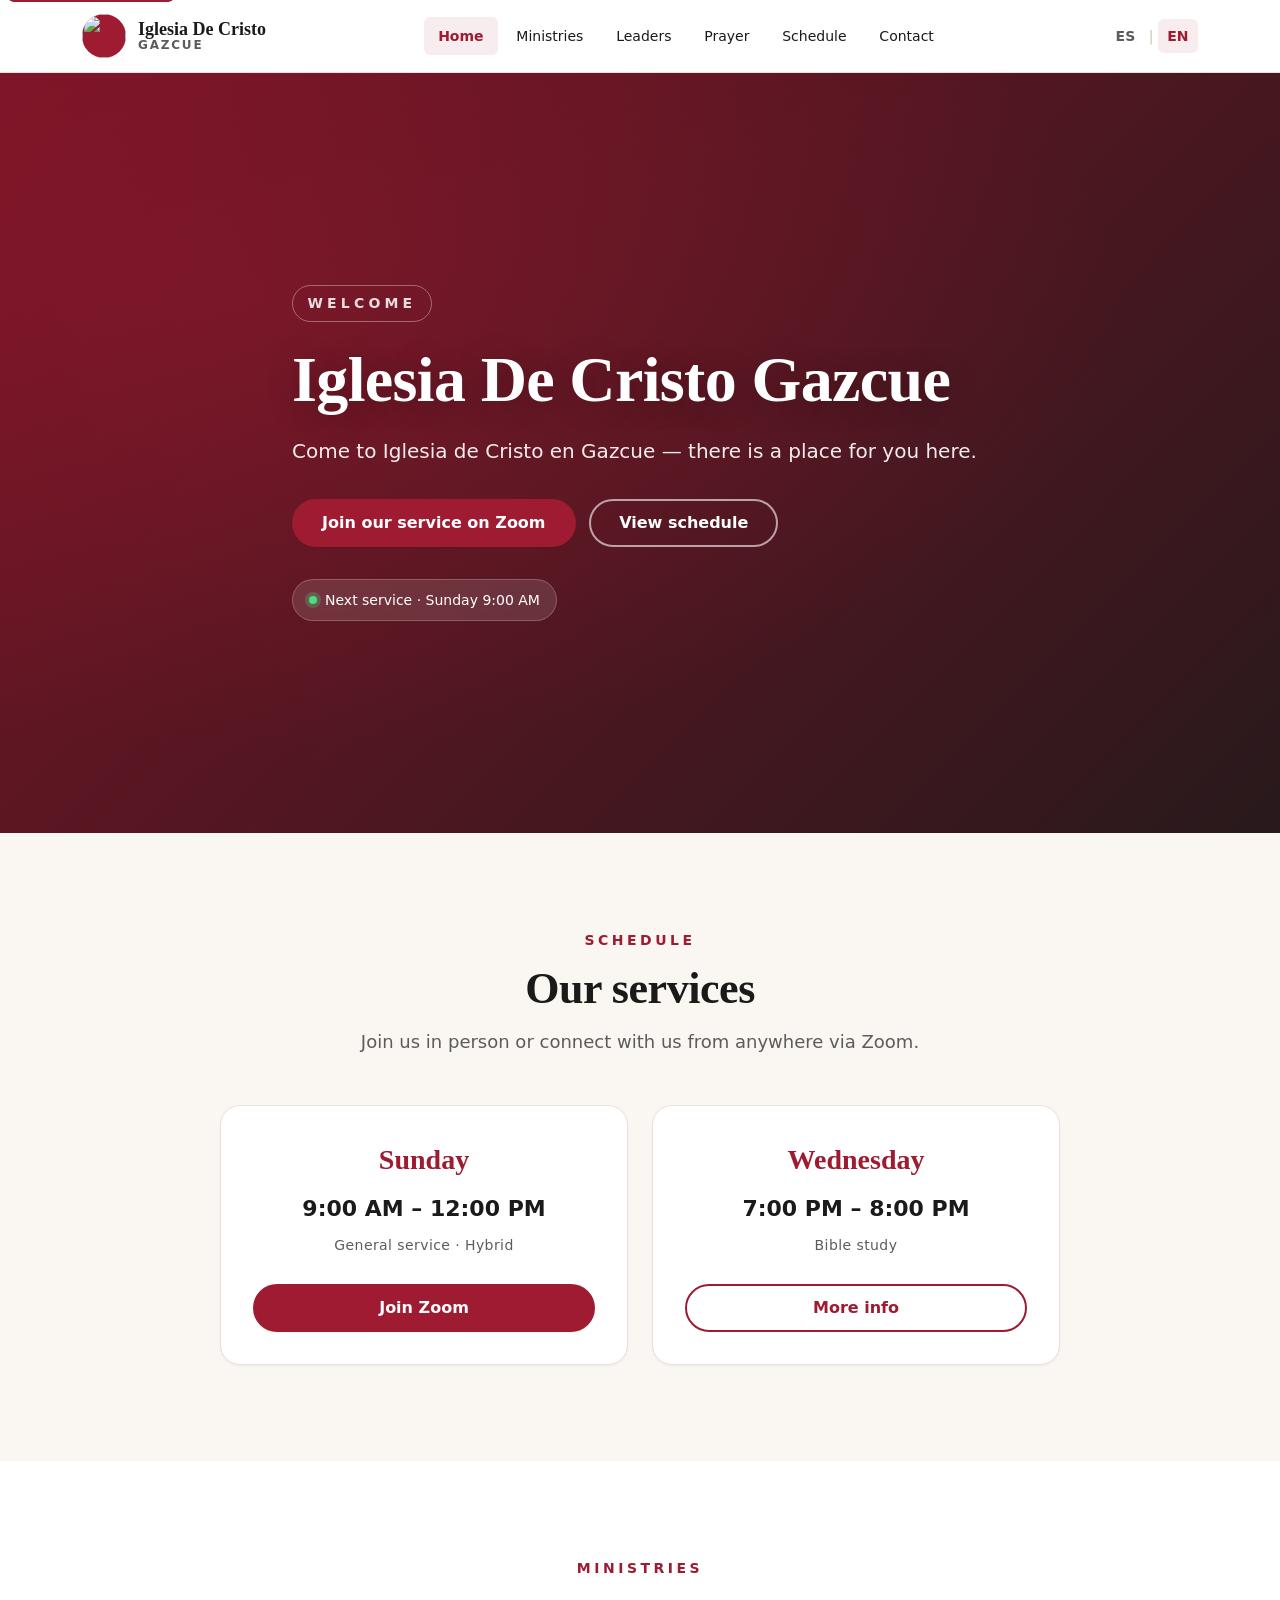
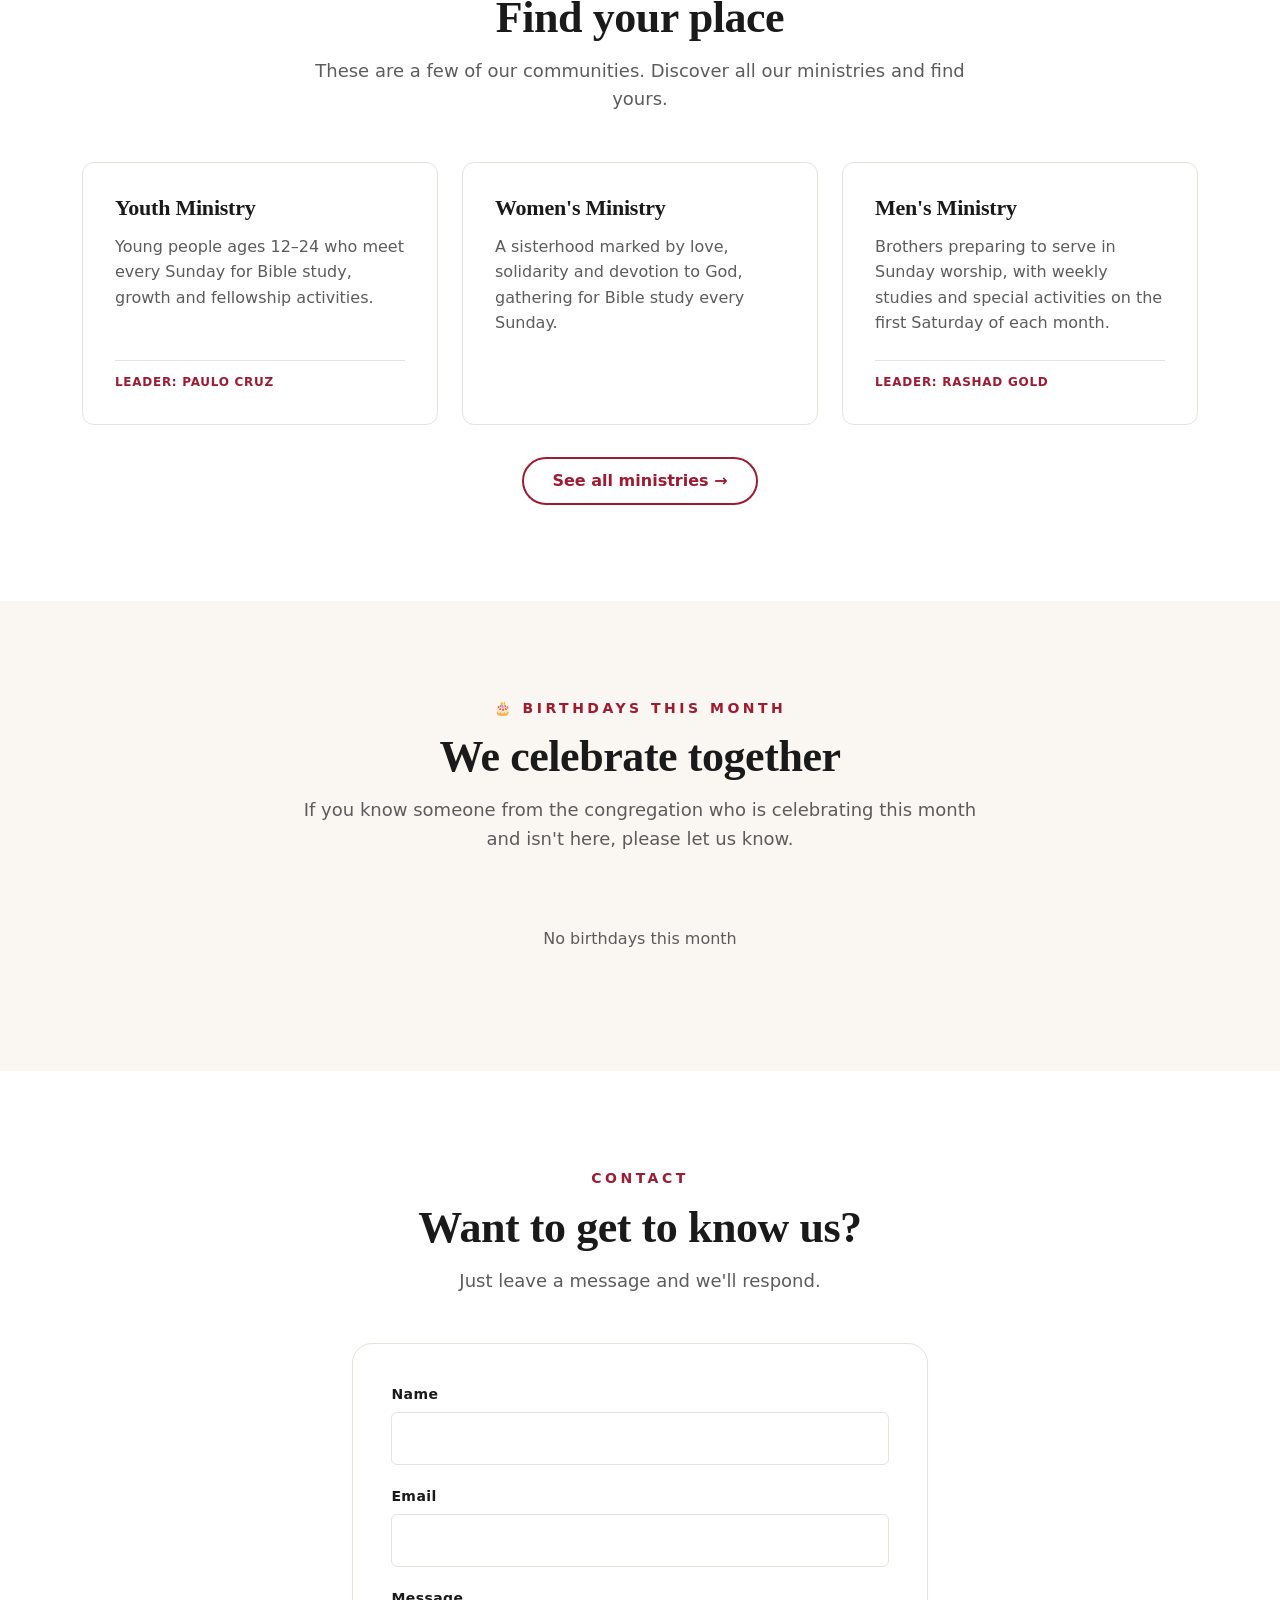
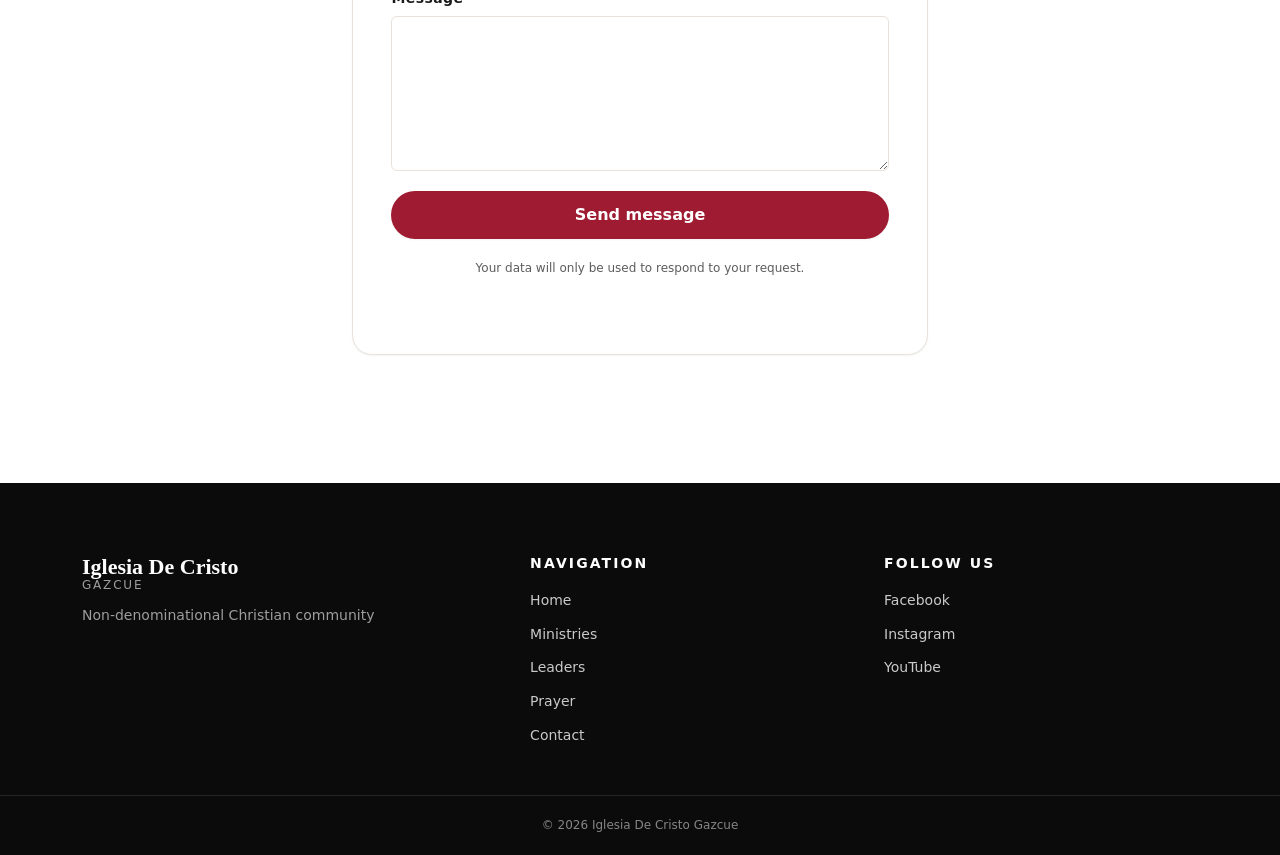
==== commit e0e02485: "fix: contenido.js usa GitHub API para leer archivos dinámicamente, sin depender de data/index.json —" ====
--- a/index.html
+++ b/index.html
@@ -6,7 +6,7 @@
   <meta name="description" content="Iglesia De Cristo Gazcue — comunidad cristiana no denominacional en Santo Domingo. Cultos presenciales y por Zoom.">
   <meta name="theme-color" content="#9E1B32">
   <meta name="referrer" content="strict-origin-when-cross-origin">
-  <meta http-equiv="Content-Security-Policy" content="default-src 'self'; script-src 'self' https://identity.netlify.com; style-src 'self' https://fonts.googleapis.com; font-src 'self' https://fonts.gstatic.com; img-src 'self' data: https://www.gravatar.com; frame-src https://www.google.com; connect-src 'self' https://api.github.com https://identity.netlify.com; form-action 'self' mailto:; base-uri 'self'; object-src 'none'; upgrade-insecure-requests">
+  <meta http-equiv="Content-Security-Policy" content="default-src 'self'; script-src 'self' https://identity.netlify.com; style-src 'self' https://fonts.googleapis.com; font-src 'self' https://fonts.gstatic.com; img-src 'self' data: https://www.gravatar.com; frame-src https://www.google.com; connect-src 'self' https://api.github.com https://raw.githubusercontent.com https://identity.netlify.com; form-action 'self' mailto:; base-uri 'self'; object-src 'none'; upgrade-insecure-requests">
   <meta name="robots" content="noindex, nofollow">
 
   <meta property="og:title" content="Iglesia De Cristo Gazcue">
--- a/assets/css/styles.css
+++ b/assets/css/styles.css
@@ -1257,20 +1257,18 @@
   gap: 0.85rem;
 }
 .prayer-needs-list li {
-  position: relative;
-  padding-left: 1.75rem;
+  padding: 0.5rem 0 0.5rem 1rem;
+  border-left: 3px solid var(--color-primary);
   color: var(--color-text);
   font-size: var(--fs-md);
   line-height: 1.55;
-}
-.prayer-needs-list li::before {
-  content: "✛";
-  position: absolute;
-  left: 0;
-  top: -0.05em;
-  color: var(--color-primary);
-  font-size: 1.25rem;
-  font-weight: 700;
+  background: rgba(158, 27, 50, 0.03);
+  border-radius: 0 var(--radius-sm) var(--radius-sm) 0;
+}
+.prayer-needs-list li.empty-msg {
+  border-left-color: var(--color-border-strong);
+  font-style: italic;
+  background: transparent;
 }
 .prayer-needs-footnote {
   text-align: center;
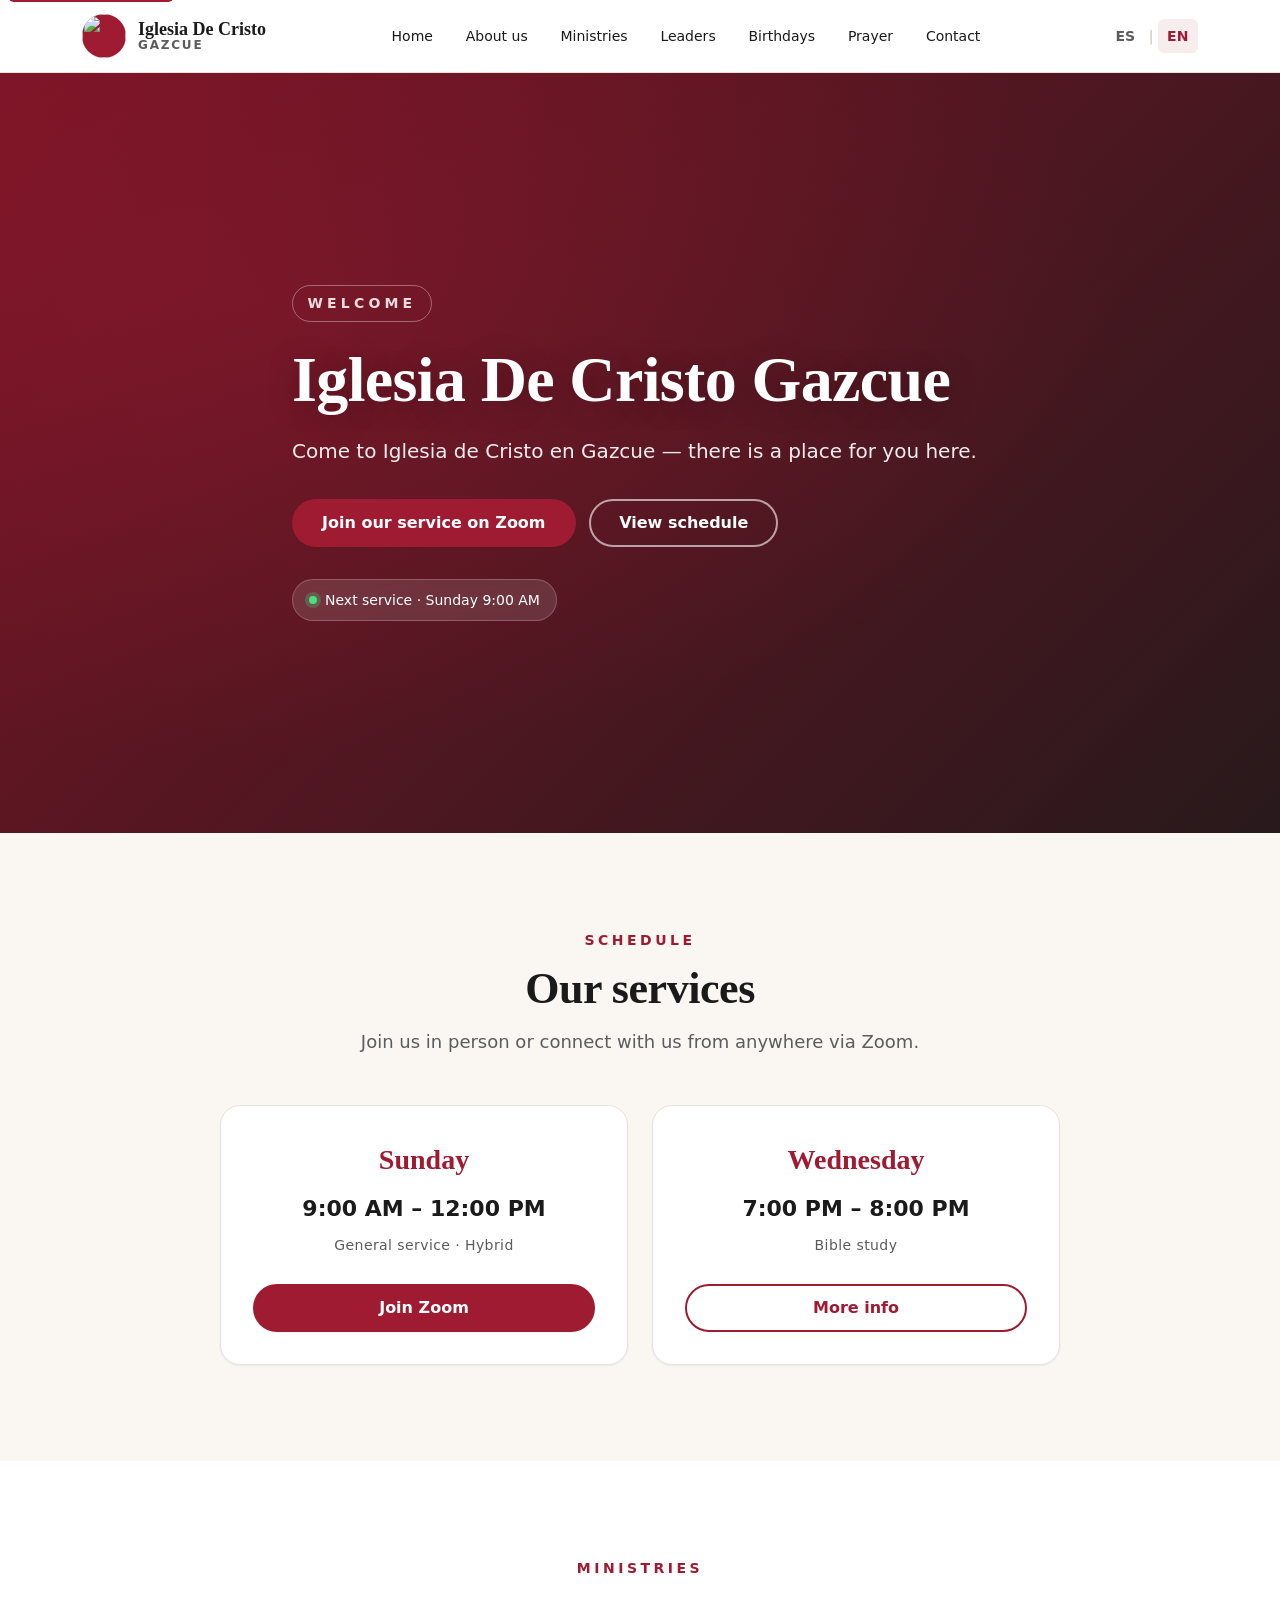
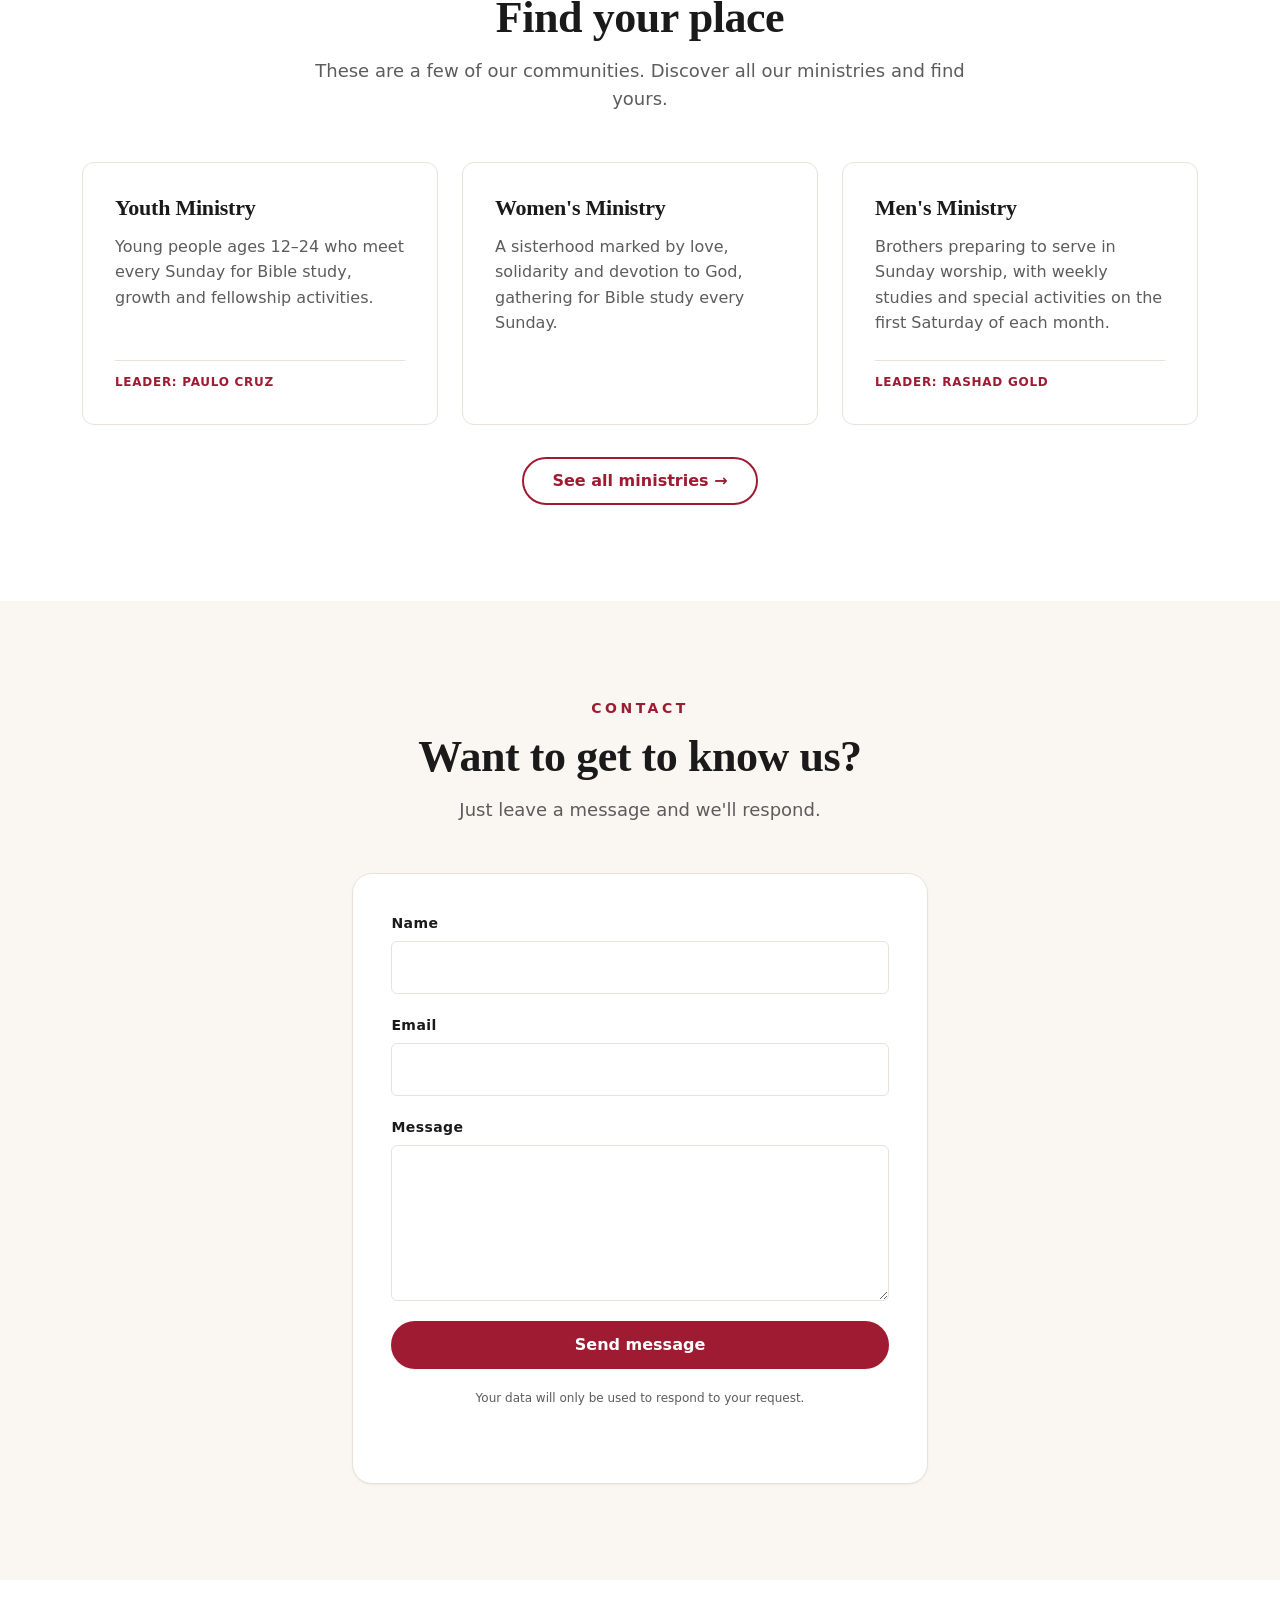
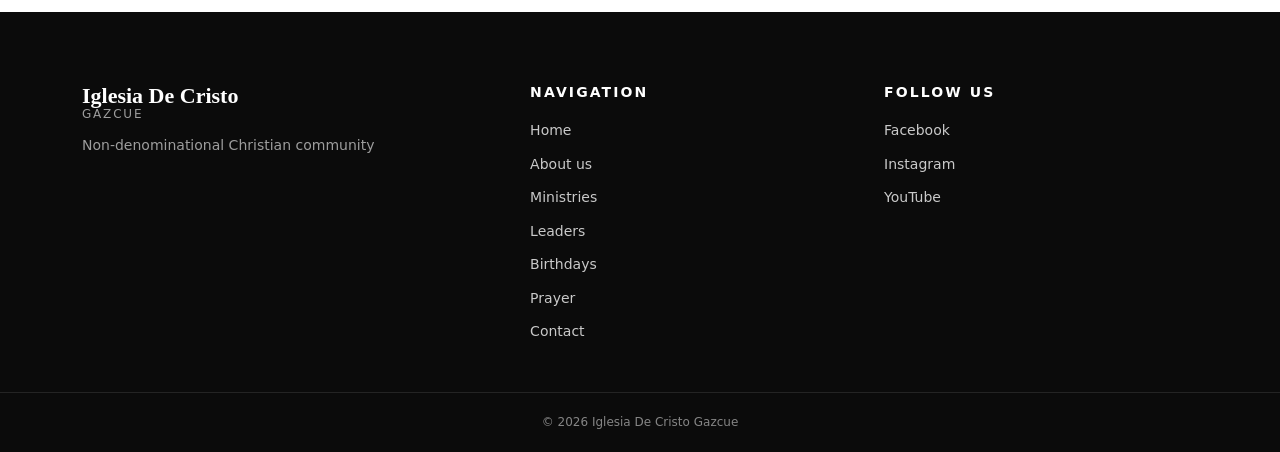
==== commit 8c30a108: "feat+fix: index simplificado con versículo, oración y encuentro; páginas nosotros y cumpleaños; camp" ====
--- a/index.html
+++ b/index.html
@@ -37,11 +37,12 @@
 
       <nav class="site-nav" id="site-nav" aria-label="Navegación principal">
         <ul class="nav-list">
-          <li><a href="#inicio" data-i18n="nav.home">Inicio</a></li>
+          <li><a href="index.html" data-i18n="nav.home">Inicio</a></li>
+          <li><a href="nosotros.html" data-i18n="nav.about">Conócenos</a></li>
           <li><a href="ministerios.html" data-i18n="nav.ministries">Ministerios</a></li>
           <li><a href="lideres.html" data-i18n="nav.leaders">Líderes</a></li>
+          <li><a href="cumpleanos.html" data-i18n="nav.birthdays">Cumpleaños</a></li>
           <li><a href="oracion.html" data-i18n="nav.prayer">Oración</a></li>
-          <li><a href="#horarios" data-i18n="nav.schedule">Horarios</a></li>
           <li><a href="#contacto" data-i18n="nav.contact">Contacto</a></li>
         </ul>
       </nav>
@@ -99,7 +100,30 @@
       </div>
     </section>
 
-    <section class="section section-ministries" id="ministerios">
+    <section class="section section-versiculo bg-cream">
+      <div class="container">
+        <header class="section-head">
+          <p class="section-eyebrow" data-i18n="index.lectura.eyebrow">📖 Lectura</p>
+          <h2 class="section-title" data-i18n="index.lectura.title">Versículo de la semana</h2>
+        </header>
+        <div id="seccion-lectura"></div>
+      </div>
+    </section>
+
+    <section class="section section-oracion-index">
+      <div class="container">
+        <header class="section-head">
+          <p class="section-eyebrow" data-i18n="index.oracion.eyebrow">🙏 Oración</p>
+          <h2 class="section-title" data-i18n="index.oracion.title">Oración y peticiones de la semana</h2>
+        </header>
+        <div id="lista-oracion"></div>
+        <div class="oracion-cta">
+          <a href="oracion.html" class="btn btn-primary" data-i18n="index.oracion.cta">Enviar mi petición</a>
+        </div>
+      </div>
+    </section>
+
+    <section class="section section-ministries bg-cream" id="ministerios">
       <div class="container">
         <header class="section-head">
           <p class="section-eyebrow" data-i18n="ministries.eyebrow">Ministerios</p>
@@ -124,19 +148,6 @@
         </div>
         <div class="ministries-cta">
           <a class="btn btn-ghost" href="ministerios.html" data-i18n="ministries.see_all">Ver todos los ministerios →</a>
-        </div>
-      </div>
-    </section>
-
-    <section class="section section-birthdays">
-      <div class="container">
-        <header class="section-head">
-          <p class="section-eyebrow" data-i18n="cumpleanos.eyebrow">🎂 Cumpleaños del mes</p>
-          <h2 class="section-title" data-i18n="cumpleanos.title">Celebramos juntos</h2>
-          <p class="section-lead" data-i18n="cumpleanos.lead">Si conoces a alguien de la congregación que cumple este mes y no aparece aquí, avísanos.</p>
-        </header>
-        <div class="birthday-grid" id="seccion-cumpleanos">
-          <p class="empty-msg">Cargando…</p>
         </div>
       </div>
     </section>
@@ -186,8 +197,10 @@
         <h4 data-i18n="footer.nav_title">Navegación</h4>
         <ul>
           <li><a href="index.html" data-i18n="nav.home">Inicio</a></li>
+          <li><a href="nosotros.html" data-i18n="nav.about">Conócenos</a></li>
           <li><a href="ministerios.html" data-i18n="nav.ministries">Ministerios</a></li>
           <li><a href="lideres.html" data-i18n="nav.leaders">Líderes</a></li>
+          <li><a href="cumpleanos.html" data-i18n="nav.birthdays">Cumpleaños</a></li>
           <li><a href="oracion.html" data-i18n="nav.prayer">Oración</a></li>
           <li><a href="index.html#contacto" data-i18n="nav.contact">Contacto</a></li>
         </ul>
--- a/assets/css/styles.css
+++ b/assets/css/styles.css
@@ -1288,66 +1288,188 @@
 /* -------- 22. Sección Cumpleaños del mes (driven por CMS) -------- */
 .section-birthdays { background: var(--color-bg-alt); }
 
-.birthday-grid {
+.cumpleanos-grid {
   display: grid;
-  gap: 1.25rem;
-  grid-template-columns: repeat(auto-fill, minmax(200px, 1fr));
-  margin-top: 1rem;
-}
-
-.birthday-card {
-  display: flex;
-  flex-direction: column;
-  align-items: center;
-  gap: 0.5rem;
+  grid-template-columns: repeat(2, 1fr);
+  gap: 1.5rem;
+}
+@media (min-width: 600px) {
+  .cumpleanos-grid { grid-template-columns: repeat(3, 1fr); }
+}
+@media (min-width: 960px) {
+  .cumpleanos-grid { grid-template-columns: repeat(4, 1fr); }
+}
+
+.cumpleanos-card {
+  text-align: center;
+  padding: 1.5rem 1rem;
   background: var(--color-surface);
-  border: 1px solid var(--color-border);
   border-radius: var(--radius-md);
-  padding: 1.5rem 1rem;
-  text-align: center;
+  box-shadow: 0 2px 8px rgba(0, 0, 0, 0.08);
   transition: transform var(--transition), box-shadow var(--transition);
 }
-.birthday-card:hover {
+.cumpleanos-card:hover {
   transform: translateY(-2px);
   box-shadow: var(--shadow-md);
 }
 
-.birthday-photo {
-  width: 96px;
-  height: 96px;
+.cumpleanos-foto {
+  width: 100px;
+  height: 100px;
   border-radius: 50%;
   object-fit: cover;
-  border: 3px solid var(--color-bg-alt);
-  box-shadow: var(--shadow-sm);
-}
-
-.birthday-icon {
-  width: 96px;
-  height: 96px;
-  display: flex;
-  align-items: center;
+  border: 3px solid #9E1B32;
+  display: block;
+  margin: 0 auto 0.75rem;
+}
+
+.cumpleanos-emoji {
+  font-size: 3.5rem;
+  display: block;
+  margin: 0 auto 0.75rem;
+  line-height: 1;
+}
+
+.cumpleanos-nombre {
+  font-family: var(--font-serif);
+  font-weight: 700;
+  margin: 0 0 0.25rem;
+  font-size: var(--fs-md);
+  color: var(--color-text);
+}
+
+.cumpleanos-fecha {
+  color: #9E1B32;
+  font-size: 0.9rem;
+  margin: 0;
+  font-weight: 500;
+}
+
+.cumpleanos-vacio {
+  text-align: center;
+  color: var(--color-text-muted);
+  font-size: var(--fs-md);
+  padding: 2rem 0;
+  margin: 0;
+}
+
+/* Lista de necesidades de oración (driven por CMS) */
+.oracion-lista {
+  list-style: none;
+  padding: 0;
+  margin: 0;
+  display: flex;
+  flex-direction: column;
+  gap: 0.75rem;
+}
+.oracion-lista li {
+  padding: 0.85rem 1rem;
+  border-left: 4px solid #9E1B32;
+  background: #FAF6F1;
+  border-radius: 0 var(--radius-sm) var(--radius-sm) 0;
+  color: var(--color-text);
+  line-height: 1.5;
+}
+
+/* Versículo de la semana (driven por CMS) */
+.lectura-versiculo {
+  font-family: var(--font-serif);
+  font-size: 1.5rem;
+  text-align: center;
+  margin: 0 auto 1rem;
+  max-width: 680px;
+  line-height: 1.5;
+  color: var(--color-text);
+  quotes: "“" "”";
+}
+.lectura-versiculo::before { content: open-quote; color: var(--color-primary); margin-right: 0.1em; }
+.lectura-versiculo::after { content: close-quote; color: var(--color-primary); margin-left: 0.1em; }
+
+.lectura-referencia {
+  display: block;
+  color: #9E1B32;
+  text-align: center;
+  font-style: normal;
+  font-weight: 600;
+  letter-spacing: 0.05em;
+  text-transform: uppercase;
+  font-size: var(--fs-xs);
+  margin-bottom: 1rem;
+}
+
+.lectura-reflexion {
+  font-size: var(--fs-md);
+  color: var(--color-text-muted);
+  max-width: 680px;
+  margin: 0 auto;
+  line-height: 1.7;
+  text-align: center;
+}
+
+/* Grid de anuncios (driven por CMS) */
+.anuncios-grid {
+  display: grid;
+  grid-template-columns: 1fr;
+  gap: 1.5rem;
+}
+@media (min-width: 600px) {
+  .anuncios-grid { grid-template-columns: repeat(2, 1fr); }
+}
+@media (min-width: 960px) {
+  .anuncios-grid { grid-template-columns: repeat(3, 1fr); }
+}
+
+.anuncio-card {
+  padding: 1.5rem;
+  border-radius: var(--radius-md);
+  box-shadow: 0 2px 8px rgba(0, 0, 0, 0.08);
+  background: var(--color-surface);
+  display: flex;
+  flex-direction: column;
+  gap: 0.75rem;
+}
+
+.anuncio-badge {
+  color: var(--color-white);
+  font-size: 0.75rem;
+  font-weight: 600;
+  padding: 0.25rem 0.75rem;
+  border-radius: var(--radius-pill);
+  display: inline-block;
+  align-self: flex-start;
+  text-transform: capitalize;
+  letter-spacing: 0.04em;
+}
+
+.anuncio-titulo {
+  font-family: var(--font-serif);
+  font-size: var(--fs-lg);
+  margin: 0;
+  color: var(--color-text);
+}
+
+.anuncio-desc {
+  margin: 0;
+  color: var(--color-text-muted);
+  font-size: var(--fs-sm);
+  line-height: 1.55;
+}
+
+/* CTA dentro de sección oración en index */
+.oracion-cta {
+  display: flex;
   justify-content: center;
-  background: var(--color-primary-soft);
-  border-radius: 50%;
-  font-size: 2.5rem;
-  line-height: 1;
-}
-
-.birthday-name {
-  margin: 0;
-  font-family: var(--font-serif);
-  font-size: var(--fs-md);
-  font-weight: 700;
-  color: var(--color-text);
-}
-
-.birthday-date {
-  margin: 0;
-  color: var(--color-primary);
-  font-size: var(--fs-sm);
-  font-weight: 500;
-}
-
+  margin-top: 1.75rem;
+}
+
+/* Ocultar widget de Netlify Identity en páginas públicas:
+   el panel /admin/ tiene su propia HTML sin styles.css. */
+[data-netlify-identity-button],
+.netlify-identity-widget-overlay {
+  display: none !important;
+}
+
+/* Mensaje genérico de estado vacío (legacy, conservado por si reaparece) */
 .empty-msg {
   grid-column: 1 / -1;
   text-align: center;
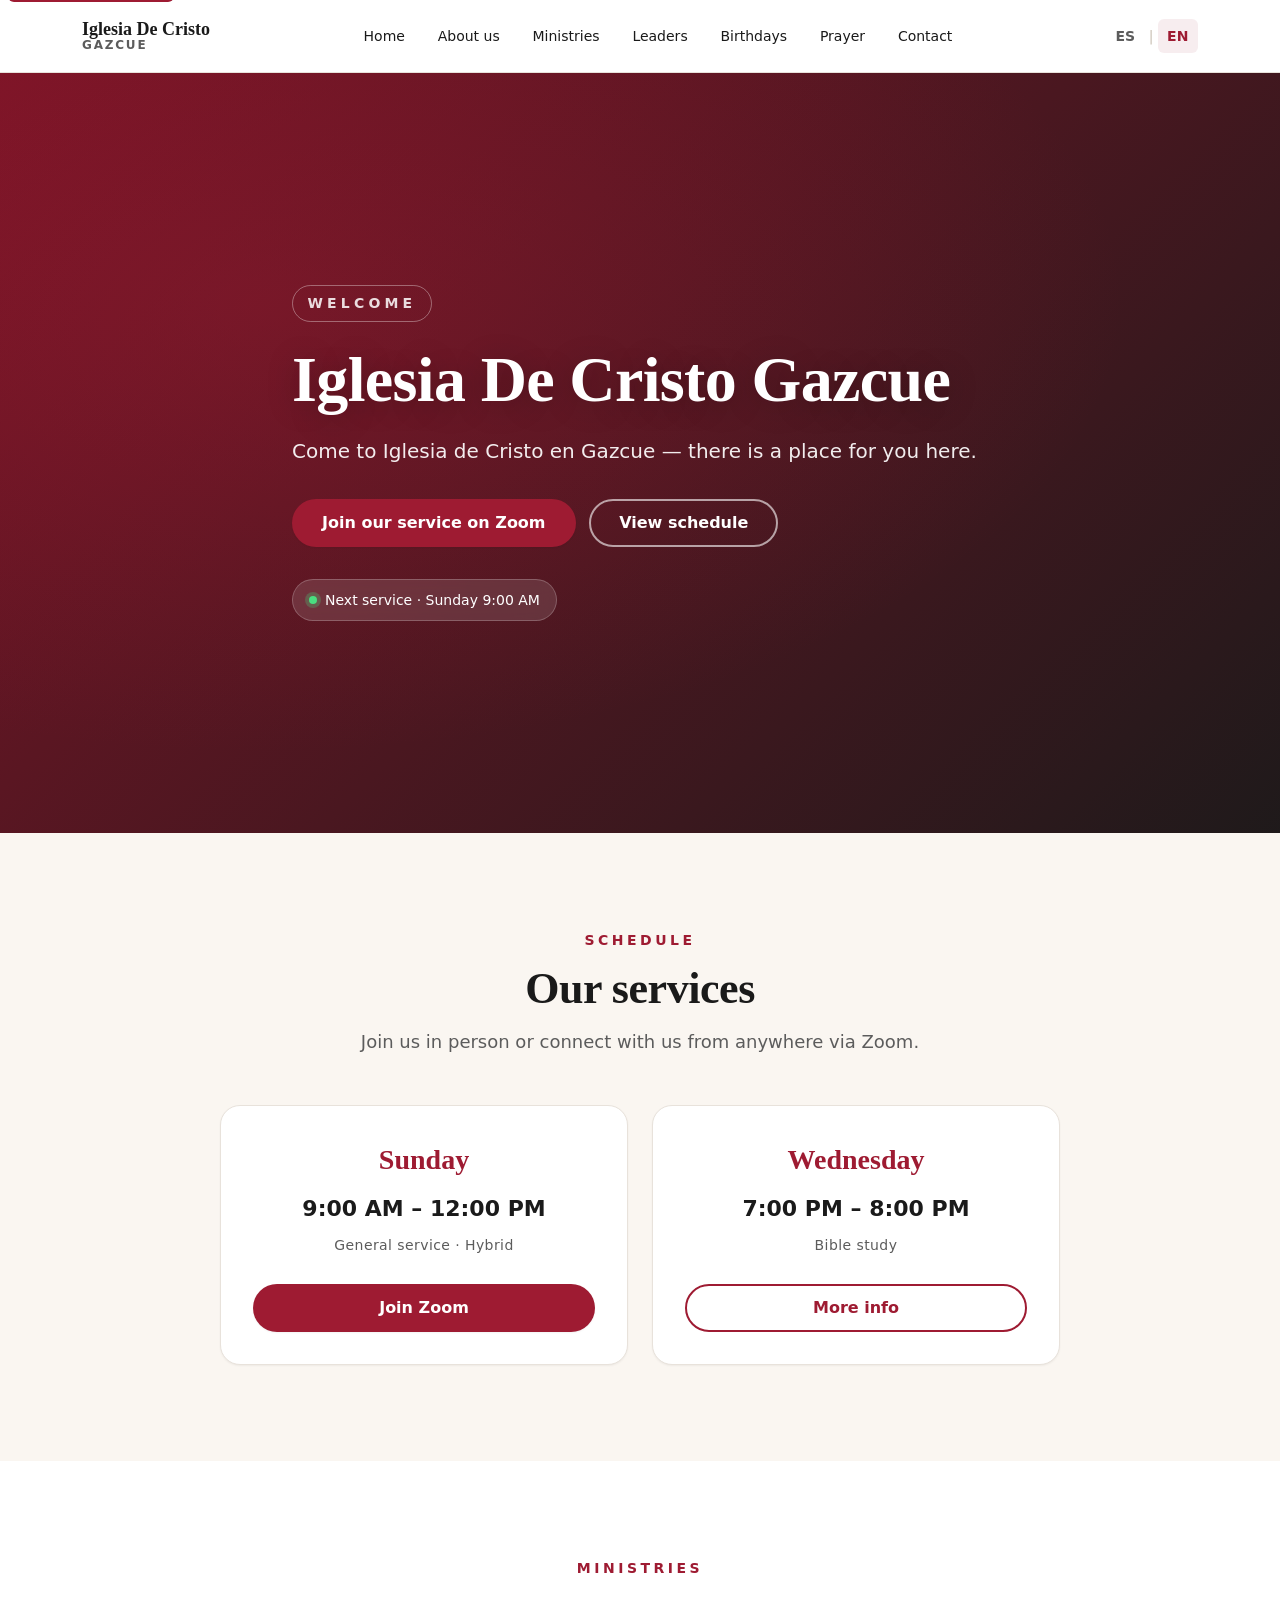
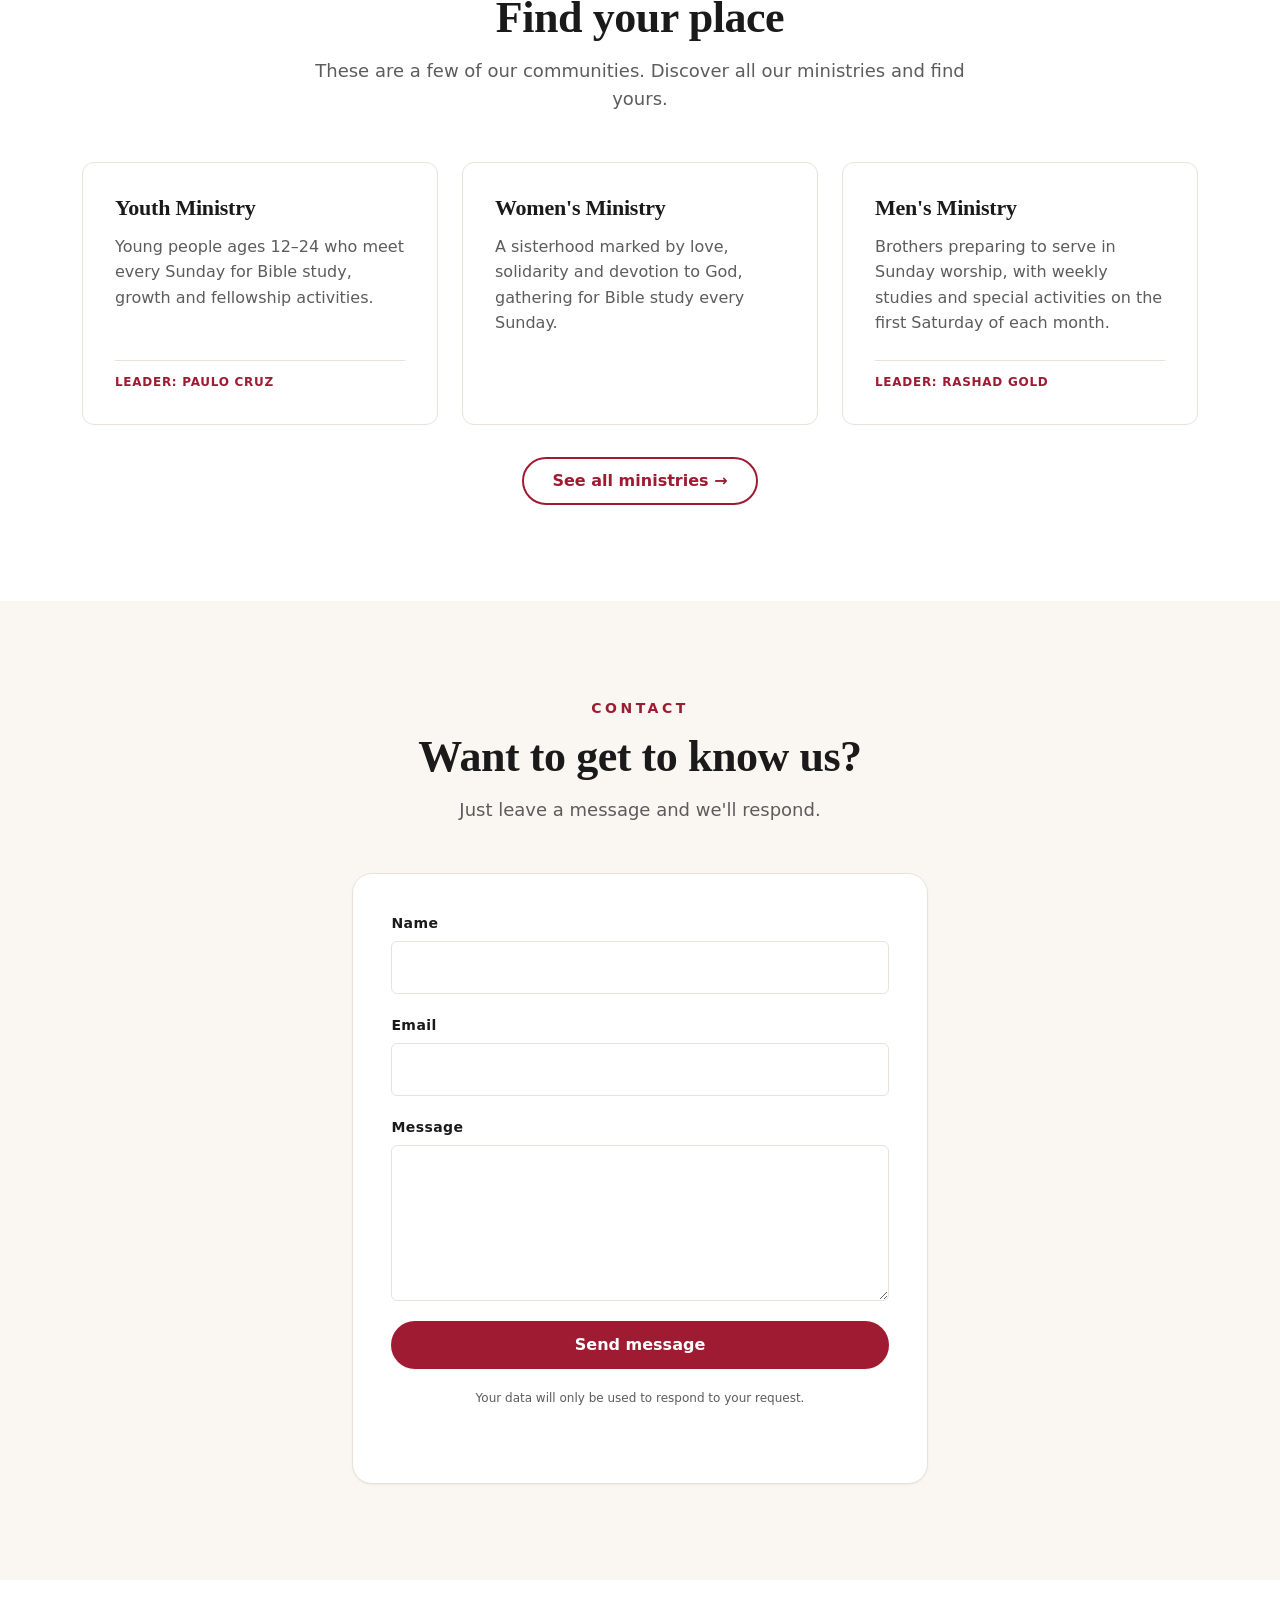
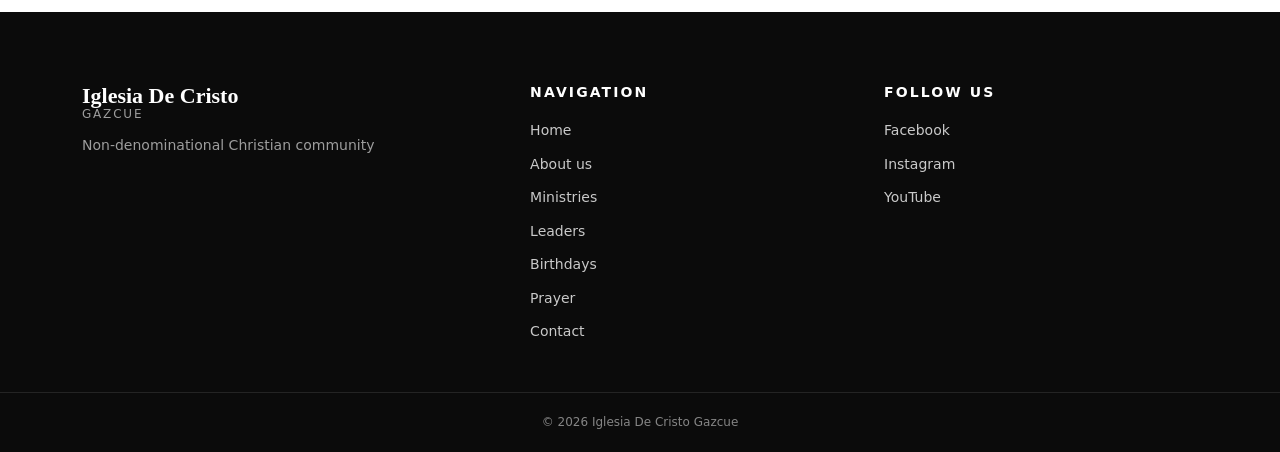
==== commit a59d7d10: "fix: contenido carga desde mismo origen, sin widget Identity, sin imágenes faltantes La consola del " ====
--- a/index.html
+++ b/index.html
@@ -6,7 +6,7 @@
   <meta name="description" content="Iglesia De Cristo Gazcue — comunidad cristiana no denominacional en Santo Domingo. Cultos presenciales y por Zoom.">
   <meta name="theme-color" content="#9E1B32">
   <meta name="referrer" content="strict-origin-when-cross-origin">
-  <meta http-equiv="Content-Security-Policy" content="default-src 'self'; script-src 'self' https://identity.netlify.com; style-src 'self' https://fonts.googleapis.com; font-src 'self' https://fonts.gstatic.com; img-src 'self' data: https://www.gravatar.com; frame-src https://www.google.com; connect-src 'self' https://api.github.com https://raw.githubusercontent.com https://identity.netlify.com; form-action 'self' mailto:; base-uri 'self'; object-src 'none'; upgrade-insecure-requests">
+  <meta http-equiv="Content-Security-Policy" content="default-src 'self'; script-src 'self'; style-src 'self' https://fonts.googleapis.com; font-src 'self' https://fonts.gstatic.com; img-src 'self' data:; frame-src https://www.google.com; connect-src 'self' https://api.github.com; form-action 'self' mailto:; base-uri 'self'; object-src 'none'; upgrade-insecure-requests">
   <meta name="robots" content="noindex, nofollow">
 
   <meta property="og:title" content="Iglesia De Cristo Gazcue">
@@ -28,7 +28,6 @@
   <header class="site-header" id="site-header">
     <div class="container header-inner">
       <a href="#inicio" class="brand" aria-label="Iglesia De Cristo Gazcue — Inicio">
-        <img src="assets/img/logo.png" alt="" class="brand-logo" id="brand-logo">
         <span class="brand-text">
           <span class="brand-line">Iglesia De Cristo</span>
           <span class="brand-sub">Gazcue</span>
@@ -224,7 +223,5 @@
   <script src="assets/js/i18n.js" defer></script>
   <script src="assets/js/main.js" defer></script>
   <script src="assets/js/contenido.js" defer></script>
-  <script src="https://identity.netlify.com/v1/netlify-identity-widget.js"></script>
-  <script src="assets/js/identity-init.js" defer></script>
 </body>
 </html>
--- a/assets/css/styles.css
+++ b/assets/css/styles.css
@@ -320,12 +320,7 @@
   position: absolute;
   inset: 0;
   z-index: -2;
-  background-image:
-    linear-gradient(135deg, rgba(122, 20, 38, 0.75), rgba(26, 26, 26, 0.85)),
-    url("../img/hero-culto.jpg");
-  background-size: cover;
-  background-position: center;
-  background-repeat: no-repeat;
+  background-image: linear-gradient(135deg, rgba(122, 20, 38, 0.85), rgba(26, 26, 26, 0.95));
   background-color: var(--color-primary-dark);
 }
 
@@ -1460,13 +1455,6 @@
   display: flex;
   justify-content: center;
   margin-top: 1.75rem;
-}
-
-/* Ocultar widget de Netlify Identity en páginas públicas:
-   el panel /admin/ tiene su propia HTML sin styles.css. */
-[data-netlify-identity-button],
-.netlify-identity-widget-overlay {
-  display: none !important;
 }
 
 /* Mensaje genérico de estado vacío (legacy, conservado por si reaparece) */
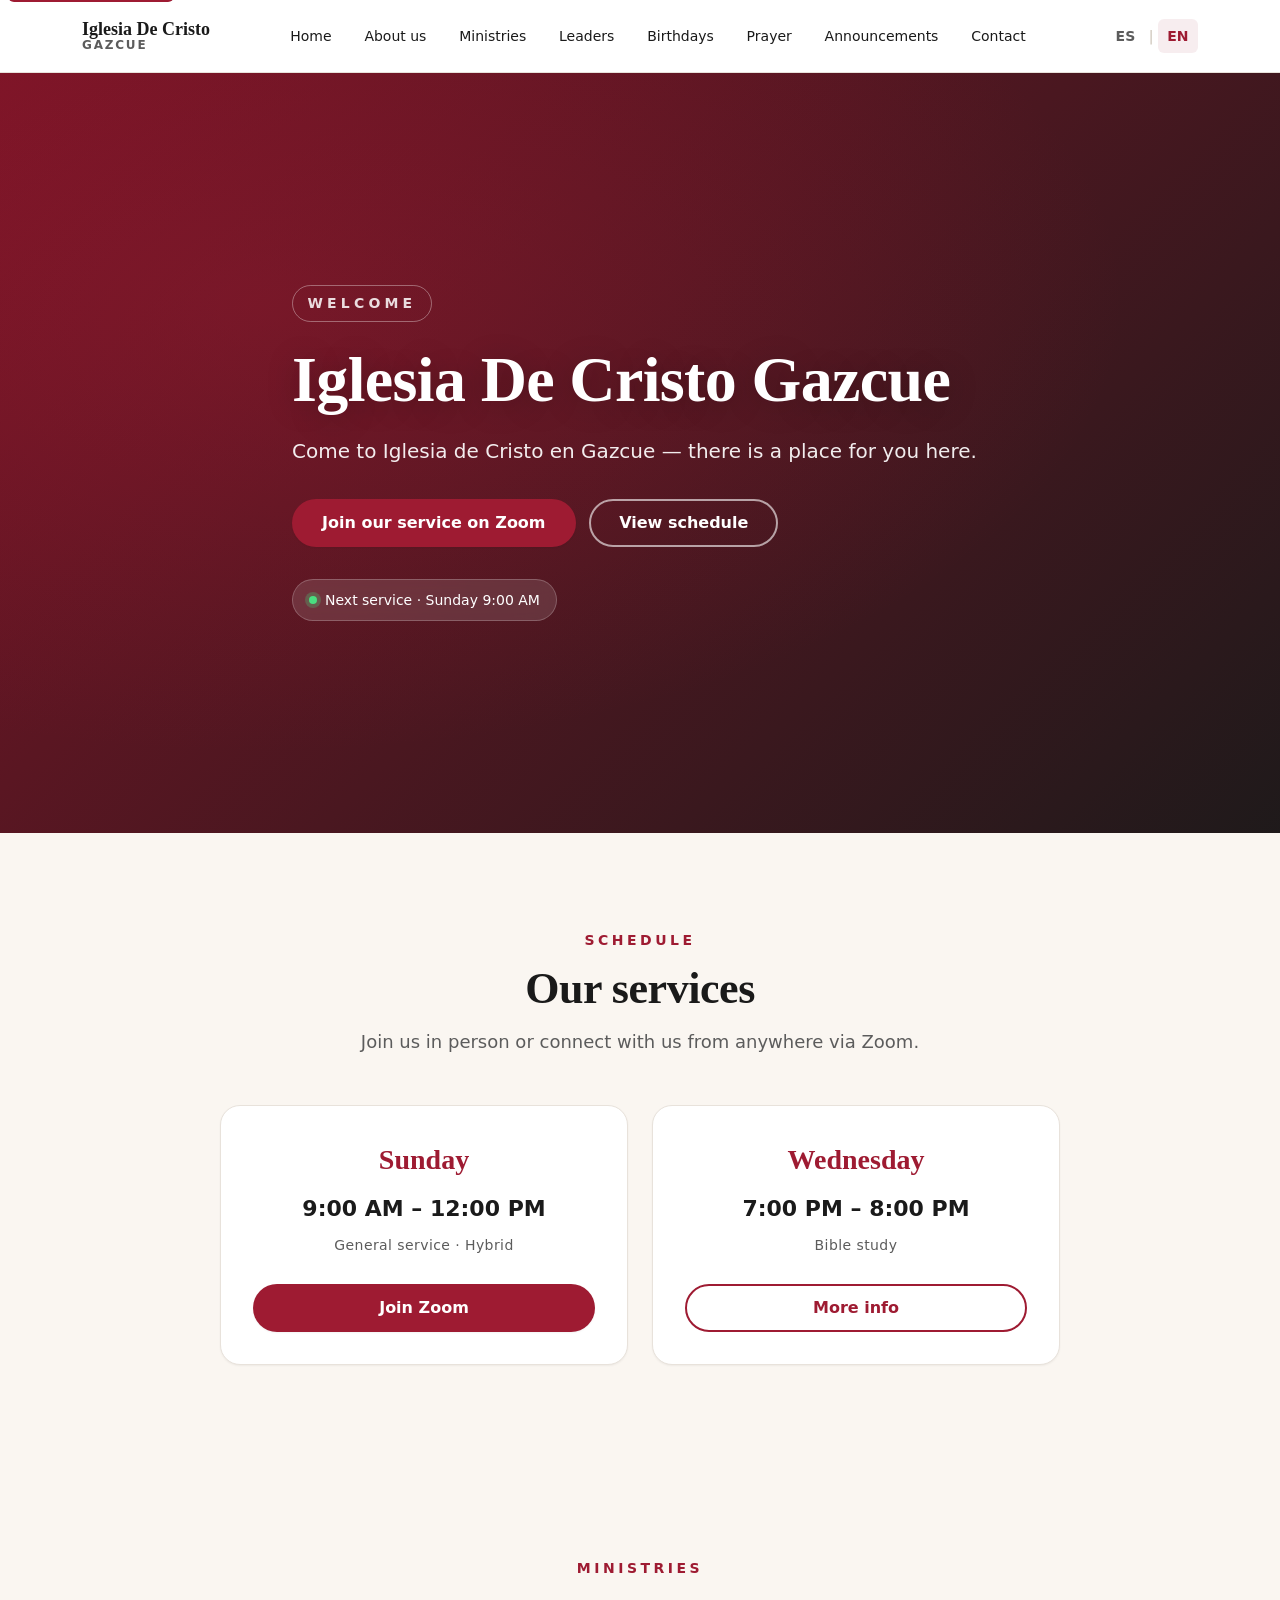
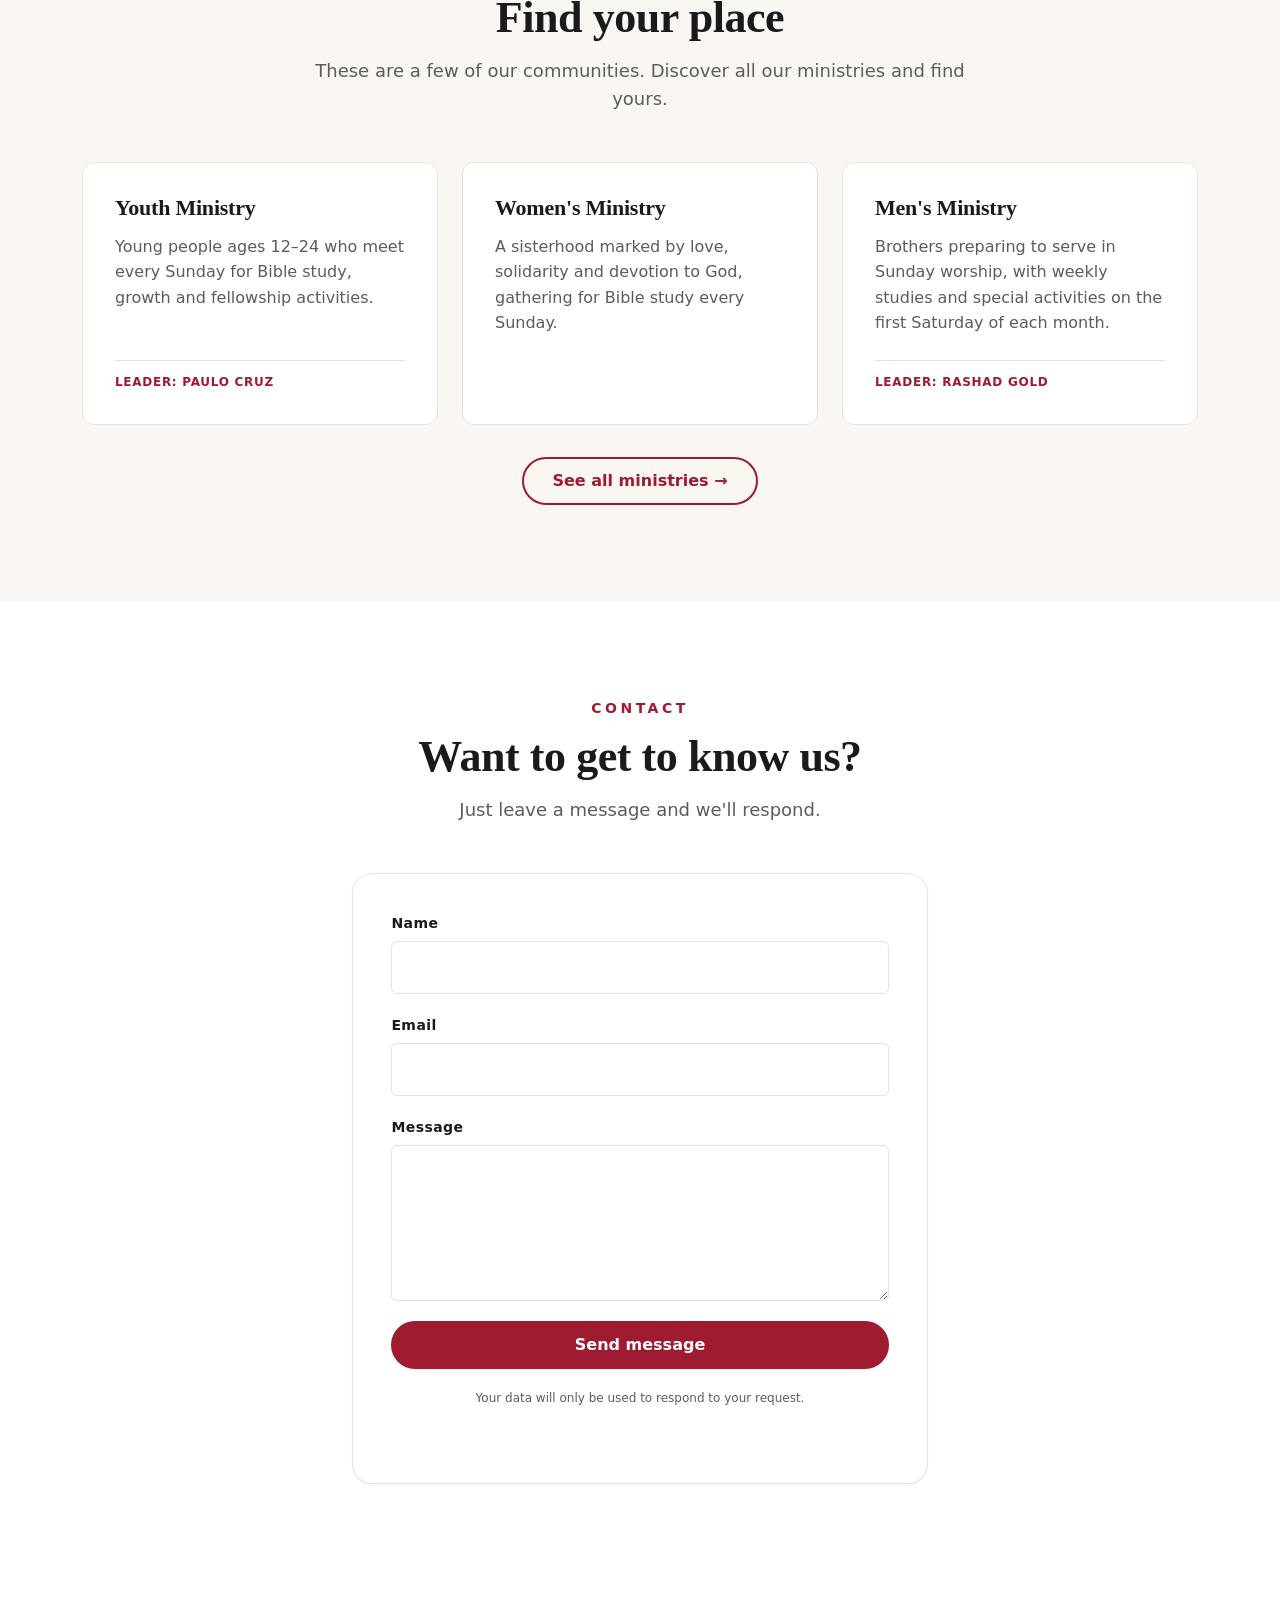
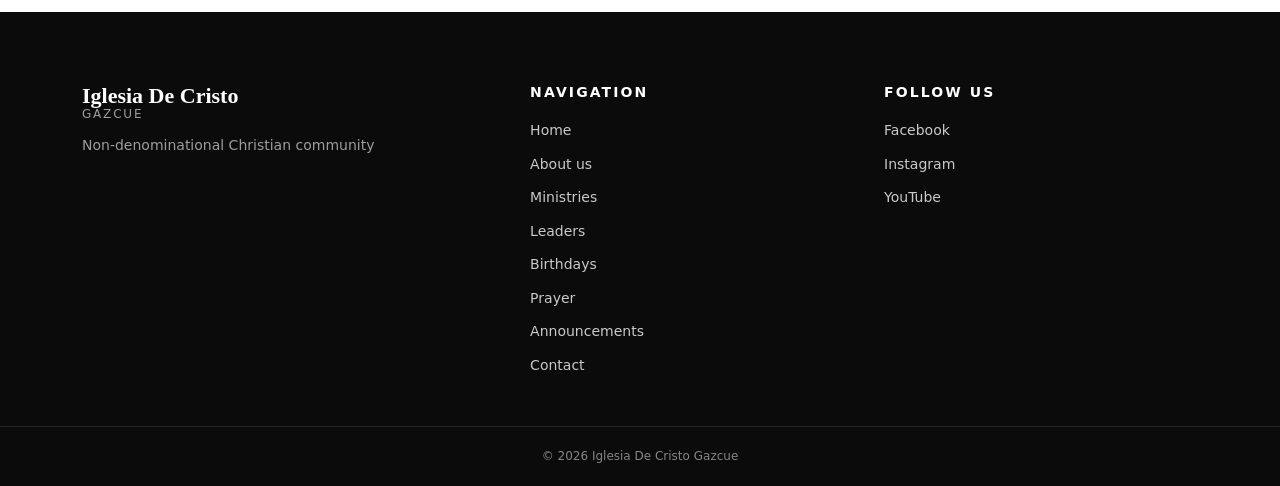
==== commit 7b20c17a: "feat: cierre del proyecto — Netlify Forms en todos los formularios, sección anuncios, página de grac" ====
--- a/index.html
+++ b/index.html
@@ -6,7 +6,7 @@
   <meta name="description" content="Iglesia De Cristo Gazcue — comunidad cristiana no denominacional en Santo Domingo. Cultos presenciales y por Zoom.">
   <meta name="theme-color" content="#9E1B32">
   <meta name="referrer" content="strict-origin-when-cross-origin">
-  <meta http-equiv="Content-Security-Policy" content="default-src 'self'; script-src 'self'; style-src 'self' https://fonts.googleapis.com; font-src 'self' https://fonts.gstatic.com; img-src 'self' data:; frame-src https://www.google.com; connect-src 'self' https://api.github.com; form-action 'self' mailto:; base-uri 'self'; object-src 'none'; upgrade-insecure-requests">
+  <meta http-equiv="Content-Security-Policy" content="default-src 'self'; script-src 'self'; style-src 'self' https://fonts.googleapis.com; font-src 'self' https://fonts.gstatic.com; img-src 'self' data:; frame-src https://www.google.com; connect-src 'self' https://api.github.com https://raw.githubusercontent.com; form-action 'self'; base-uri 'self'; object-src 'none'; upgrade-insecure-requests">
   <meta name="robots" content="noindex, nofollow">
 
   <meta property="og:title" content="Iglesia De Cristo Gazcue">
@@ -42,6 +42,7 @@
           <li><a href="lideres.html" data-i18n="nav.leaders">Líderes</a></li>
           <li><a href="cumpleanos.html" data-i18n="nav.birthdays">Cumpleaños</a></li>
           <li><a href="oracion.html" data-i18n="nav.prayer">Oración</a></li>
+          <li><a href="#anuncios" data-i18n="nav.announcements">Anuncios</a></li>
           <li><a href="#contacto" data-i18n="nav.contact">Contacto</a></li>
         </ul>
       </nav>
@@ -122,7 +123,18 @@
       </div>
     </section>
 
-    <section class="section section-ministries bg-cream" id="ministerios">
+    <section class="section section-announcements bg-cream" id="anuncios" aria-labelledby="anuncios-titulo">
+      <div class="container">
+        <header class="section-head">
+          <p class="section-eyebrow" data-i18n="announcements.eyebrow">Anuncios</p>
+          <h2 class="section-title" id="anuncios-titulo" data-i18n="announcements.title">Anuncios y eventos</h2>
+          <p class="section-lead" data-i18n="announcements.subtitle">Mantente al día con lo que ocurre en nuestra comunidad</p>
+        </header>
+        <div id="seccion-anuncios"></div>
+      </div>
+    </section>
+
+    <section class="section section-ministries" id="ministerios">
       <div class="container">
         <header class="section-head">
           <p class="section-eyebrow" data-i18n="ministries.eyebrow">Ministerios</p>
@@ -158,7 +170,14 @@
           <h2 class="section-title" data-i18n="contact.title">¿Quieres conocernos?</h2>
           <p class="section-lead" data-i18n="contact.lead">Solo deja un mensaje y te responderemos.</p>
         </header>
-        <form class="contact-form" id="contact-form" novalidate>
+        <form class="contact-form" id="contact-form"
+              name="contacto"
+              method="POST"
+              data-netlify="true"
+              netlify-honeypot="website"
+              action="/gracias.html"
+              novalidate>
+          <input type="hidden" name="form-name" value="contacto">
           <div class="hp" aria-hidden="true">
             <label for="c-website">No completar</label>
             <input type="text" id="c-website" name="website" tabindex="-1" autocomplete="off">
@@ -201,6 +220,7 @@
           <li><a href="lideres.html" data-i18n="nav.leaders">Líderes</a></li>
           <li><a href="cumpleanos.html" data-i18n="nav.birthdays">Cumpleaños</a></li>
           <li><a href="oracion.html" data-i18n="nav.prayer">Oración</a></li>
+          <li><a href="index.html#anuncios" data-i18n="nav.announcements">Anuncios</a></li>
           <li><a href="index.html#contacto" data-i18n="nav.contact">Contacto</a></li>
         </ul>
       </nav>
--- a/assets/css/styles.css
+++ b/assets/css/styles.css
@@ -176,14 +176,22 @@
 }
 
 /* -------- 4. Header y navegación -------- */
+/* NOTA: backdrop-filter se aplica SOLO en desktop. En mobile el .site-nav
+   usa position: fixed y backdrop-filter en el ancestro lo atraparía como
+   containing block (CSS Filter Effects §2), rompiendo inset/z-index. */
 .site-header {
   position: sticky;
   top: 0;
   z-index: 50;
   background: rgba(255, 255, 255, 0.92);
-  backdrop-filter: saturate(180%) blur(12px);
-  -webkit-backdrop-filter: saturate(180%) blur(12px);
   border-bottom: 1px solid var(--color-border);
+}
+
+@media (min-width: 961px) {
+  .site-header {
+    backdrop-filter: saturate(180%) blur(12px);
+    -webkit-backdrop-filter: saturate(180%) blur(12px);
+  }
 }
 
 .header-inner {
@@ -1197,6 +1205,15 @@
   line-height: 1.6;
 }
 
+/* gracias.html */
+.thanks-page { min-height: 60vh; display: flex; align-items: center; }
+.thanks-icon {
+  font-size: clamp(3.5rem, 8vw, 5rem);
+  line-height: 1;
+  margin: 0 0 1rem;
+}
+.thanks-cta { margin: 2rem 0 0; }
+
 .page-verse {
   font-family: var(--font-serif);
   font-size: 1.15rem;
@@ -1568,6 +1585,8 @@
     padding: 2rem clamp(1rem, 4vw, 2rem);
     border-top: 1px solid var(--color-border);
     overflow-y: auto;
+    z-index: 100;
+    box-shadow: -8px 0 24px rgba(0, 0, 0, 0.08);
   }
   .site-nav.is-open { transform: translateX(0); }
   .site-nav .nav-list {
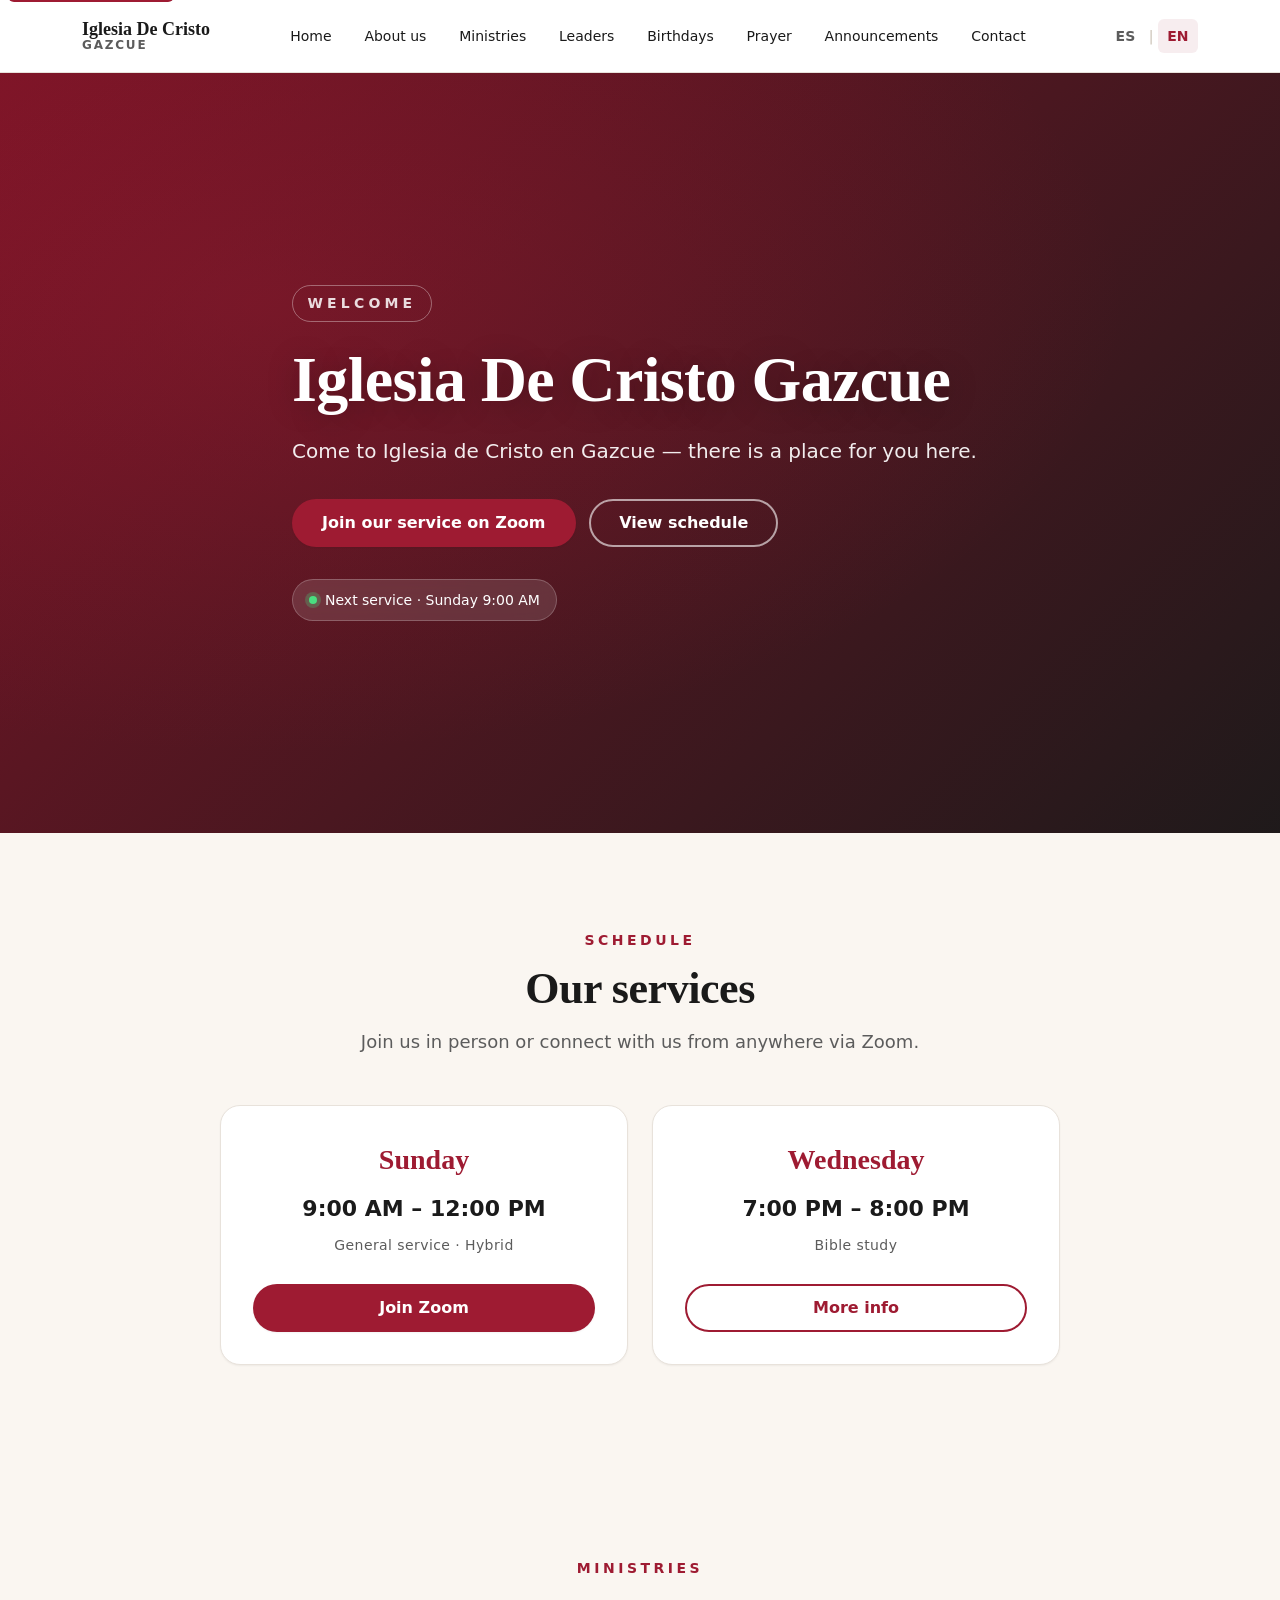
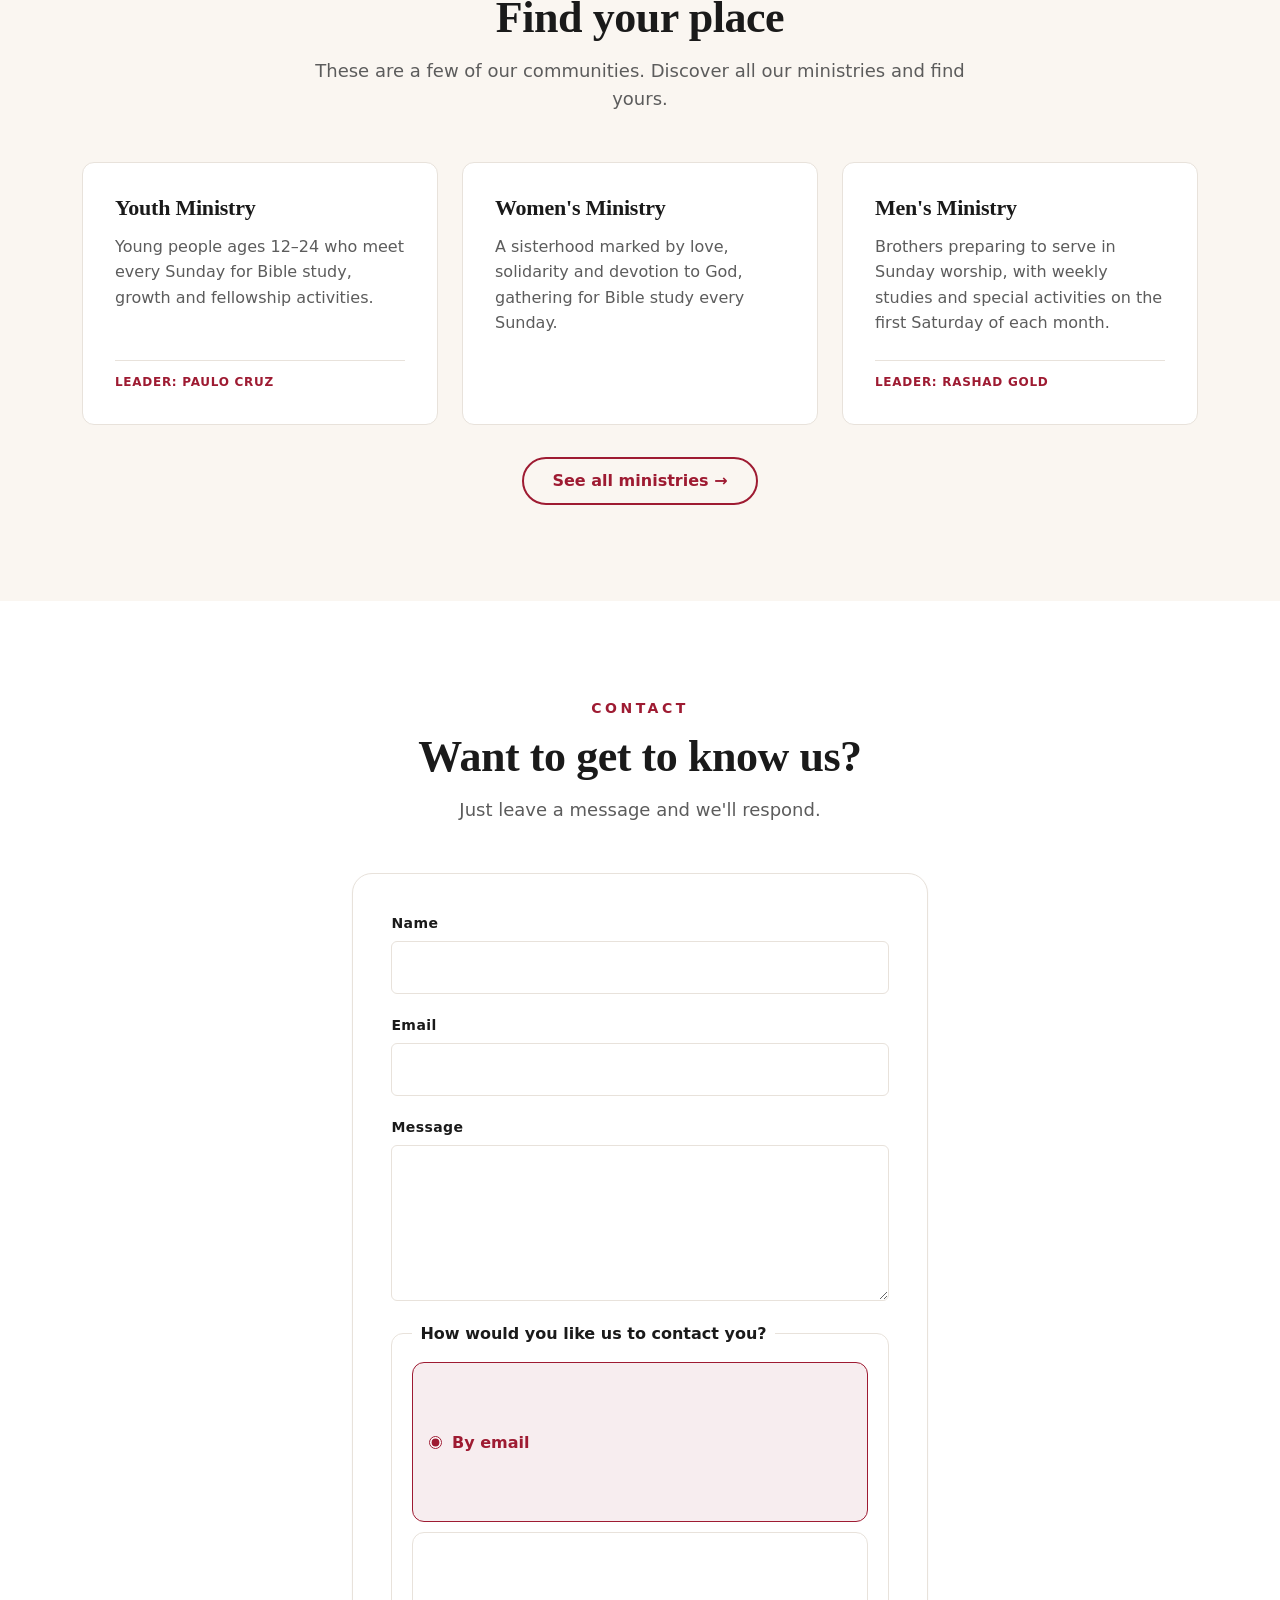
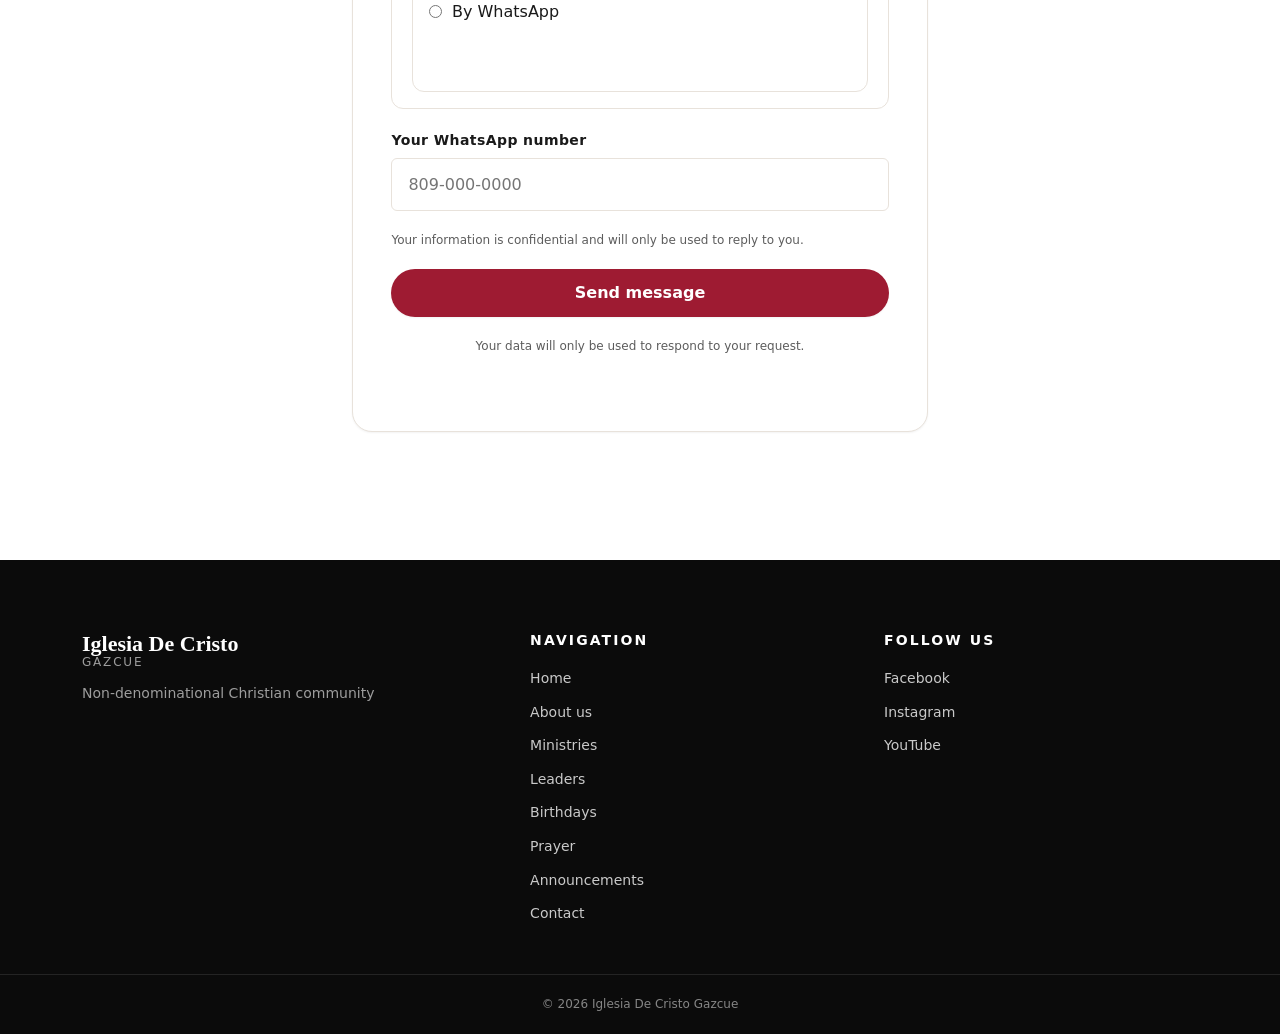
==== commit 4fdc8982: "feat(forms): selector de método de contacto (WhatsApp/correo) en formularios TAREA 4 del último prom" ====
--- a/index.html
+++ b/index.html
@@ -194,6 +194,26 @@
             <label for="c-message" data-i18n="contact.message">Mensaje</label>
             <textarea id="c-message" name="message" rows="5" maxlength="1000" required></textarea>
           </div>
+
+          <fieldset class="contacto-metodo">
+            <legend data-i18n="contacto.metodo.titulo">¿Cómo prefieres que te contactemos?</legend>
+            <label class="radio-label">
+              <input type="radio" name="metodo-contacto" value="correo" checked>
+              <span data-i18n="contacto.metodo.correo">Por correo electrónico</span>
+            </label>
+            <label class="radio-label">
+              <input type="radio" name="metodo-contacto" value="whatsapp">
+              <span data-i18n="contacto.metodo.whatsapp">Por WhatsApp</span>
+            </label>
+          </fieldset>
+
+          <div class="form-row" id="campo-whatsapp-contacto" hidden>
+            <label for="c-whatsapp" data-i18n="contacto.whatsapp.label">Tu número de WhatsApp</label>
+            <input type="tel" id="c-whatsapp" name="whatsapp" placeholder="809-000-0000" maxlength="20" autocomplete="tel">
+          </div>
+
+          <p class="privacidad-nota" data-i18n="contacto.privacidad">Tu información es confidencial y solo será usada para responderte.</p>
+
           <button type="submit" class="btn btn-primary btn-block" data-i18n="contact.send">Enviar mensaje</button>
           <p class="form-note" data-i18n="contact.note">Tus datos se usarán solo para responder tu solicitud.</p>
           <p class="form-status" id="form-status" role="status" aria-live="polite"></p>
--- a/assets/css/styles.css
+++ b/assets/css/styles.css
@@ -897,6 +897,40 @@
 }
 .form-status.is-success { color: #16a34a; }
 .form-status.is-error { color: var(--color-primary); }
+
+/* Selector de método de contacto (formularios contacto y oración) */
+.contacto-metodo {
+  border: 1px solid var(--color-border);
+  border-radius: var(--radius-md);
+  padding: 1rem 1.25rem;
+  margin: 0;
+  display: flex;
+  flex-direction: column;
+  gap: 0.6rem;
+}
+.contacto-metodo legend {
+  padding: 0 0.5rem;
+  font-weight: 600;
+  font-size: var(--fs-sm);
+  color: var(--color-text);
+}
+.contacto-metodo .radio-label {
+  display: flex;
+  align-items: center;
+  gap: 0.6rem;
+  font-size: var(--fs-sm);
+  cursor: pointer;
+}
+.contacto-metodo .radio-label input[type="radio"] {
+  margin: 0;
+  accent-color: var(--color-primary);
+}
+.privacidad-nota {
+  font-size: var(--fs-xxs);
+  color: var(--color-text-muted);
+  margin: 0;
+  line-height: 1.5;
+}
 
 /* -------- 16. Sección: Preguntas frecuentes (FAQ form) -------- */
 .faq-wrap {
